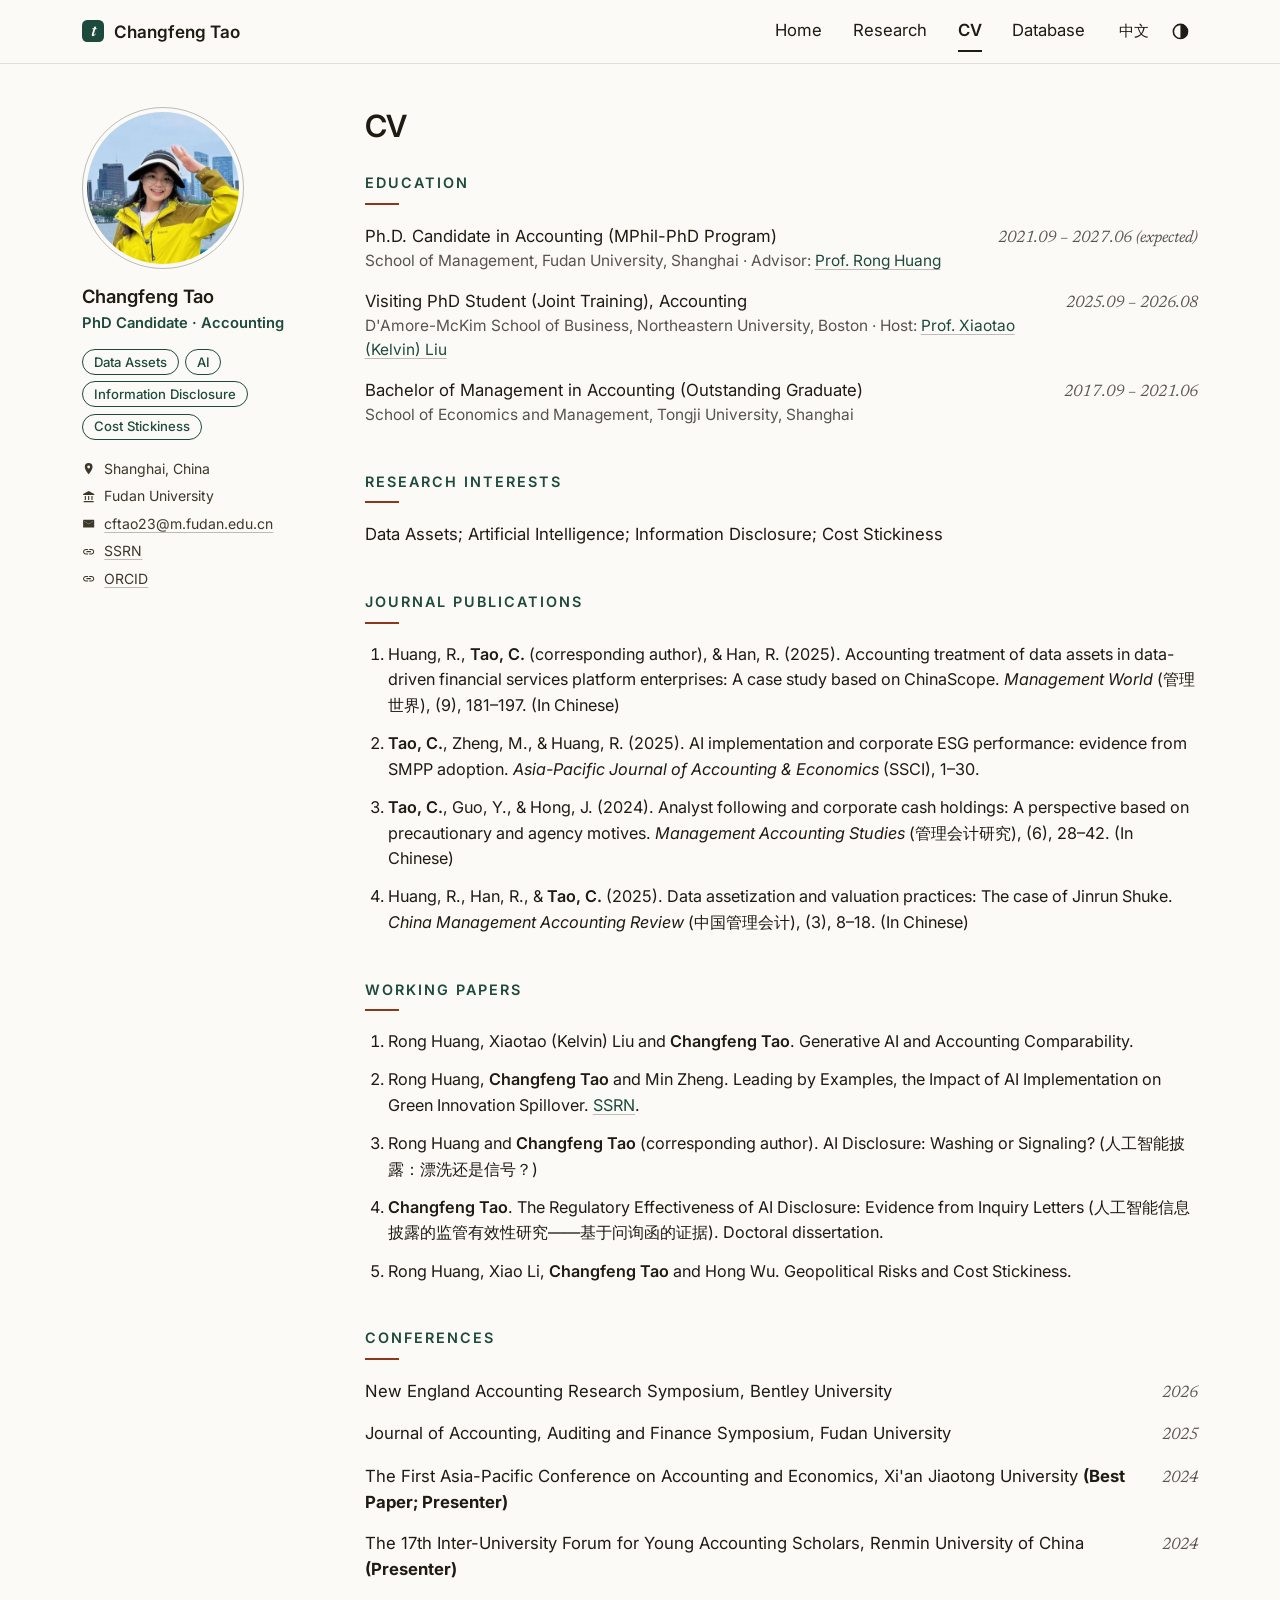
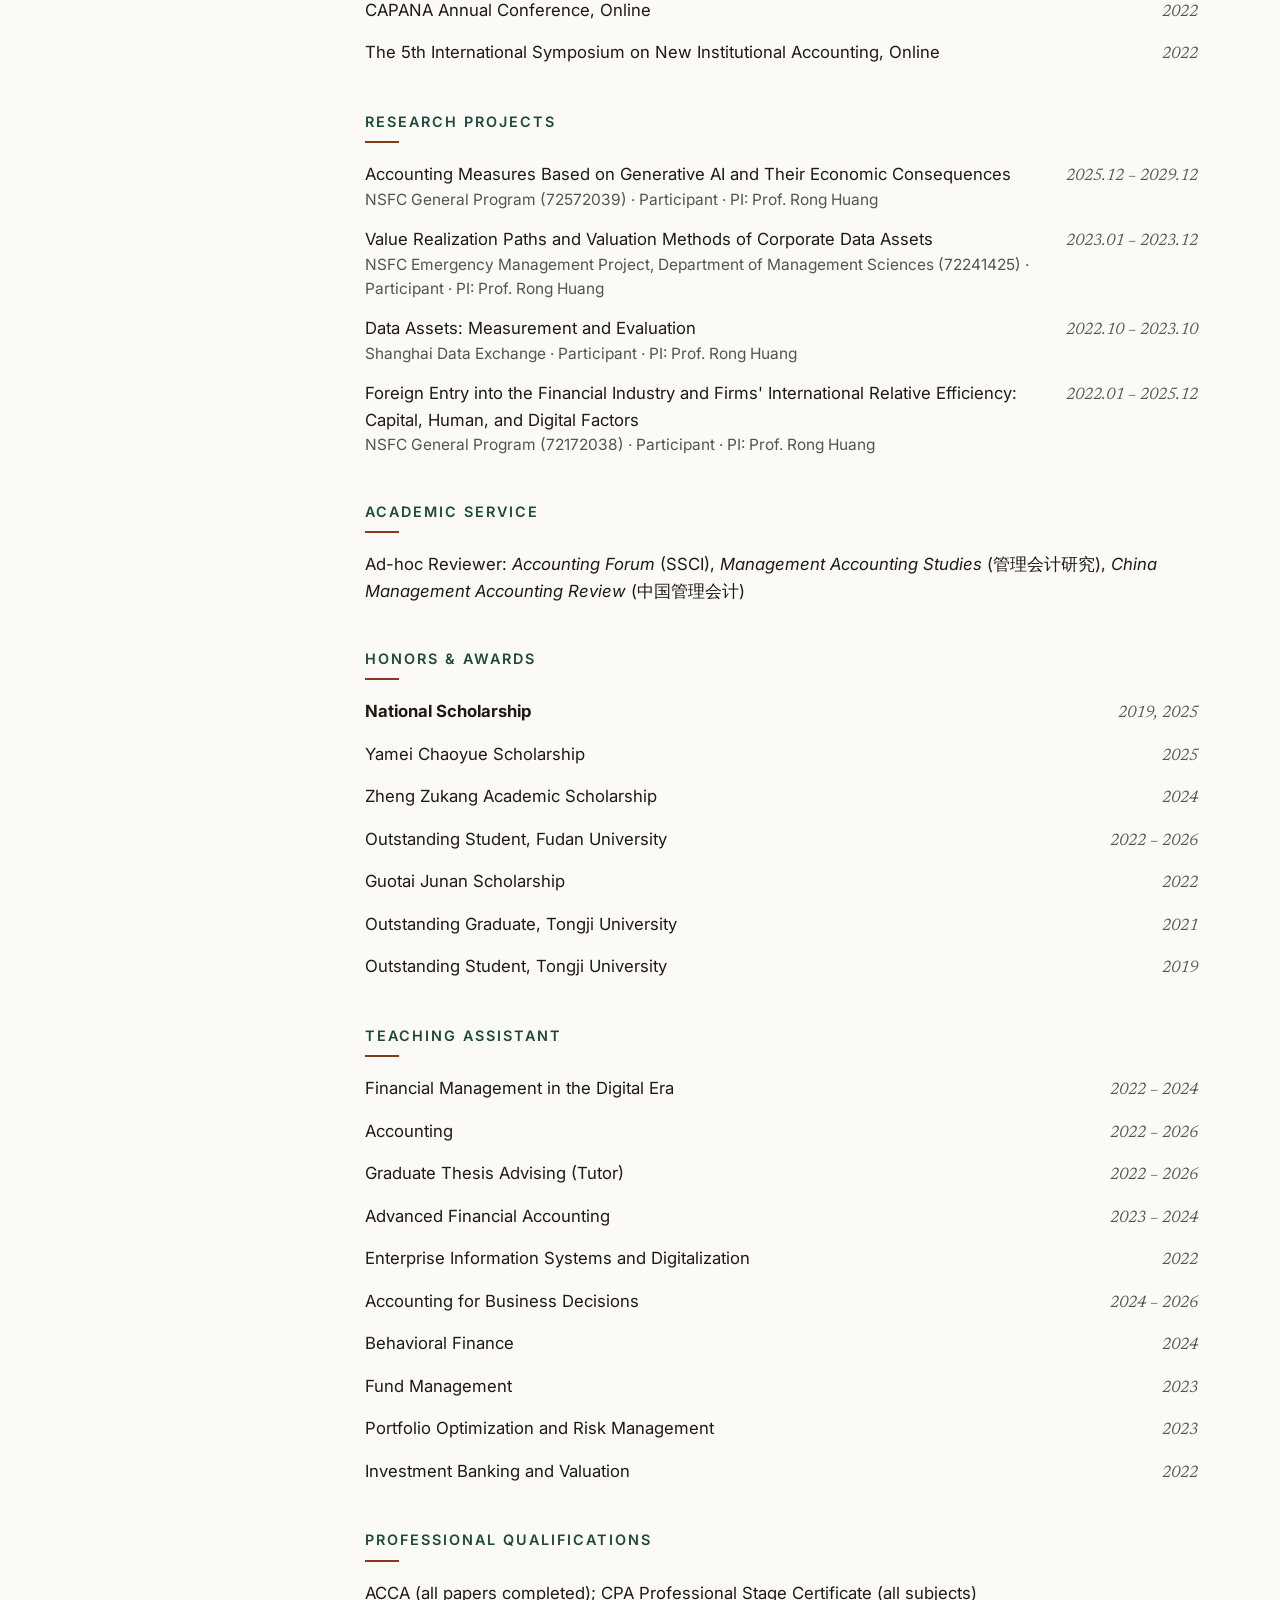
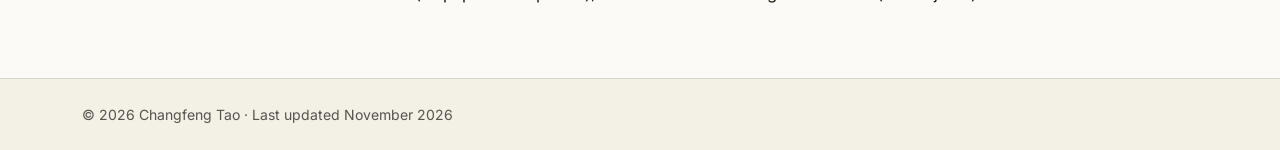
==== cv.html @ 6265a81e "Restore icon, move profile links under photo, add advisor links" ====
<!doctype html>
<html lang="en">
<head>
<meta charset="utf-8">
<meta name="viewport" content="width=device-width, initial-scale=1, viewport-fit=cover">
<title>CV · Changfeng Tao</title>
<meta name="description" content="Curriculum vitae of Changfeng Tao (陶长风), PhD candidate in Accounting at the School of Management, Fudan University.">
<link rel="icon" href="favicon.svg" type="image/svg+xml">
<link rel="preconnect" href="https://fonts.googleapis.com">
<link rel="preconnect" href="https://fonts.gstatic.com" crossorigin>
<link rel="stylesheet" href="assets/site.css">
<script src="assets/site.js"></script>
</head>
<body>

<header class="masthead">
  <div class="wrap masthead__inner">
    <a class="brand" href="index.html">
      <svg class="brand__mark" viewBox="0 0 64 64" width="22" height="22" aria-hidden="true"><rect width="64" height="64" rx="15"/><text x="32" y="47" text-anchor="middle">t</text></svg>
      <span class="en">Changfeng Tao</span><span class="zh">陶长风</span>
    </a>
    <nav class="nav" aria-label="Main">
      <a href="index.html"><span class="en">Home</span><span class="zh">首页</span></a>
      <a href="research.html"><span class="en">Research</span><span class="zh">研究</span></a>
      <a href="cv.html" aria-current="page"><span class="en">CV</span><span class="zh">简历</span></a>
      <a href="database.html"><span class="en">Database</span><span class="zh">数据库</span></a>
    </nav>
    <div class="tools">
      <button id="lang-toggle" class="tool" type="button" aria-label="Switch language / 切换语言"><span class="en">中文</span><span class="zh">EN</span></button>
      <button id="theme-toggle" class="tool" type="button" aria-label="Switch light or dark mode / 切换浅色或深色模式">
        <svg viewBox="0 0 24 24" aria-hidden="true"><circle cx="12" cy="12" r="9" fill="none" stroke="currentColor" stroke-width="2"/><path d="M12 3a9 9 0 0 1 0 18z" fill="currentColor"/></svg>
      </button>
    </div>
  </div>
</header>

<div class="wrap layout">

  <aside class="sidebar">
    <img class="sidebar__photo" src="images/avatar.jpg" width="360" height="360" alt="Changfeng Tao">
    <div>
      <p class="sidebar__name"><span class="en">Changfeng Tao</span><span class="zh">陶长风</span></p>
      <p class="sidebar__role"><span class="en">PhD Candidate · Accounting</span><span class="zh">博士生 · 会计学</span></p>
    </div>
    <ul class="pills">
      <li><span class="en">Data Assets</span><span class="zh">数据资产</span></li>
      <li><span class="en">AI</span><span class="zh">人工智能</span></li>
      <li><span class="en">Information Disclosure</span><span class="zh">信息披露</span></li>
      <li><span class="en">Cost Stickiness</span><span class="zh">成本粘性</span></li>
    </ul>
    <ul class="contact">
      <li><svg viewBox="0 0 24 24" aria-hidden="true"><path d="M12 2a7 7 0 0 0-7 7c0 5 7 13 7 13s7-8 7-13a7 7 0 0 0-7-7zm0 9.5A2.5 2.5 0 1 1 12 6.500a2.500 2.500 0 0 1 0 5z"/></svg><span><span class="en">Shanghai, China</span><span class="zh">中国，上海</span></span></li>
      <li><svg viewBox="0 0 24 24" aria-hidden="true"><path d="M12 2 2 7v2h20V7zM5 11v7h2v-7zm6 0v7h2v-7zm6 0v7h2v-7zM3 20v2h18v-2z"/></svg><span><span class="en">Fudan University</span><span class="zh">复旦大学</span></span></li>
      <li><svg viewBox="0 0 24 24" aria-hidden="true"><path d="M3 5h18a1 1 0 0 1 1 1v12a1 1 0 0 1-1 1H3a1 1 0 0 1-1-1V6a1 1 0 0 1 1-1zm9 8 8-5.500V7l-8 5.500L4 7v.5z"/></svg><a href="mailto:cftao23@m.fudan.edu.cn">cftao23@m.fudan.edu.cn</a></li>
      <li><svg viewBox="0 0 24 24" aria-hidden="true"><path d="M3.900 12c0-1.710 1.390-3.100 3.100-3.100h4V7H7c-2.760 0-5 2.240-5 5s2.240 5 5 5h4v-1.900H7c-1.710 0-3.100-1.390-3.100-3.100zM8 13h8v-2H8zm9-6h-4v1.900h4c1.710 0 3.100 1.390 3.100 3.100s-1.390 3.100-3.100 3.100h-4V17h4c2.760 0 5-2.240 5-5s-2.240-5-5-5z"/></svg><a href="https://papers.ssrn.com/sol3/cf_dev/AbsByAuth.cfm?per_id=11059029">SSRN</a></li>
      <li><svg viewBox="0 0 24 24" aria-hidden="true"><path d="M3.900 12c0-1.710 1.390-3.100 3.100-3.100h4V7H7c-2.760 0-5 2.240-5 5s2.240 5 5 5h4v-1.900H7c-1.710 0-3.100-1.390-3.100-3.100zM8 13h8v-2H8zm9-6h-4v1.900h4c1.710 0 3.100 1.390 3.100 3.100s-1.390 3.100-3.100 3.100h-4V17h4c2.760 0 5-2.240 5-5s-2.240-5-5-5z"/></svg><a href="https://orcid.org/0000-0003-4159-3730">ORCID</a></li>
    </ul>
  </aside>

  <main class="content">
    <h1 class="page-title"><span class="en">CV</span><span class="zh">简历</span></h1>

    <section class="block">
      <h2 class="section-head"><span class="en">Education</span><span class="zh">教育背景</span></h2>
      <ul class="cv-list">
        <li class="cv-item">
          <div class="cv-item__main">
            <span class="en">Ph.D. Candidate in Accounting (MPhil-PhD Program)</span><span class="zh">硕博连读项目，会计学专业</span>
            <small><span class="en">School of Management, Fudan University, Shanghai · Advisor: <a href="https://www.fdsm.fudan.edu.cn/AboutUs/preview.html?uid=012123">Prof. Rong Huang</a></span><span class="zh">复旦大学管理学院，中国上海 · 博士生导师：<a href="https://www.fdsm.fudan.edu.cn/AboutUs/preview.html?uid=012123">黄蓉教授</a></span></small>
          </div>
          <span class="cv-item__date"><span class="en">2021.09 – 2027.06 (expected)</span><span class="zh">2021.09 – 2027.06（预计）</span></span>
        </li>
        <li class="cv-item">
          <div class="cv-item__main">
            <span class="en">Visiting PhD Student (Joint Training), Accounting</span><span class="zh">联合培养，会计学专业</span>
            <small><span class="en">D'Amore-McKim School of Business, Northeastern University, Boston · Host: <a href="https://damore-mckim.northeastern.edu/people/xiaotao-kelvin-liu/">Prof. Xiaotao (Kelvin) Liu</a></span><span class="zh">东北大学达摩尔·麦金商学院，美国波士顿 · 导师：<a href="https://damore-mckim.northeastern.edu/people/xiaotao-kelvin-liu/">Xiaotao (Kelvin) Liu 教授</a></span></small>
          </div>
          <span class="cv-item__date">2025.09 – 2026.08</span>
        </li>
        <li class="cv-item">
          <div class="cv-item__main">
            <span class="en">Bachelor of Management in Accounting (Outstanding Graduate)</span><span class="zh">管理学学士（优秀毕业生），会计学专业</span>
            <small><span class="en">School of Economics and Management, Tongji University, Shanghai</span><span class="zh">同济大学经济与管理学院，中国上海</span></small>
          </div>
          <span class="cv-item__date">2017.09 – 2021.06</span>
        </li>
      </ul>
    </section>

    <section class="block">
      <h2 class="section-head"><span class="en">Research Interests</span><span class="zh">研究兴趣</span></h2>
      <p class="cv-text"><span class="en">Data Assets; Artificial Intelligence; Information Disclosure; Cost Stickiness</span><span class="zh">数据资产，人工智能，信息披露，成本粘性</span></p>
    </section>

    <section class="block">
      <h2 class="section-head"><span class="en">Journal Publications</span><span class="zh">期刊发表</span></h2>
      <ol class="cv-num">
        <li><span class="en">Huang, R., <strong>Tao, C.</strong> (corresponding author), &amp; Han, R. (2025). Accounting treatment of data assets in data-driven financial services platform enterprises: A case study based on ChinaScope. <em>Management World</em> (管理世界), (9), 181–197. (In Chinese)</span><span class="zh">黄蓉，<strong>陶长风（通讯作者）</strong>，韩若琦. (2025). 金融服务型数据平台企业数据资产会计处理——基于数库科技的案例分析. <strong>管理世界</strong>, (09), 181–197.</span></li>
        <li><strong>Tao, C.</strong>, Zheng, M., &amp; Huang, R. (2025). AI implementation and corporate ESG performance: evidence from SMPP adoption. <em>Asia-Pacific Journal of Accounting &amp; Economics</em> (SSCI), 1–30.</li>
        <li><span class="en"><strong>Tao, C.</strong>, Guo, Y., &amp; Hong, J. (2024). Analyst following and corporate cash holdings: A perspective based on precautionary and agency motives. <em>Management Accounting Studies</em> (管理会计研究), (6), 28–42. (In Chinese)</span><span class="zh"><strong>陶长风</strong>，郭雅婷，洪剑峭. (2024). 分析师关注与企业现金持有——基于预防性动机和代理动机视角. <strong>管理会计研究</strong>, (06), 28–42.</span></li>
        <li><span class="en">Huang, R., Han, R., &amp; <strong>Tao, C.</strong> (2025). Data assetization and valuation practices: The case of Jinrun Shuke. <em>China Management Accounting Review</em> (中国管理会计), (3), 8–18. (In Chinese)</span><span class="zh">黄蓉，韩若琦，<strong>陶长风</strong>. (2025). 金润数科的数据资产化及估值实践研究. <strong>中国管理会计</strong>, (03), 8–18.</span></li>
      </ol>
    </section>

    <section class="block">
      <h2 class="section-head"><span class="en">Working Papers</span><span class="zh">工作论文</span></h2>
      <ol class="cv-num">
        <li>Rong Huang, Xiaotao (Kelvin) Liu and <strong>Changfeng Tao</strong>. Generative AI and Accounting Comparability.</li>
        <li>Rong Huang, <strong>Changfeng Tao</strong> and Min Zheng. Leading by Examples, the Impact of AI Implementation on Green Innovation Spillover. <a href="https://papers.ssrn.com/sol3/papers.cfm?abstract_id=6539878">SSRN</a>.</li>
        <li><span class="en">Rong Huang and <strong>Changfeng Tao</strong> (corresponding author). AI Disclosure: Washing or Signaling? (人工智能披露：漂洗还是信号？)</span><span class="zh">黄蓉，<strong>陶长风（通讯作者）</strong>. 人工智能披露：漂洗还是信号？</span></li>
        <li><span class="en"><strong>Changfeng Tao</strong>. The Regulatory Effectiveness of AI Disclosure: Evidence from Inquiry Letters (人工智能信息披露的监管有效性研究——基于问询函的证据). Doctoral dissertation.</span><span class="zh"><strong>陶长风</strong>. 人工智能信息披露的监管有效性研究——基于问询函的证据. 博士论文.</span></li>
        <li>Rong Huang, Xiao Li, <strong>Changfeng Tao</strong> and Hong Wu. Geopolitical Risks and Cost Stickiness.</li>
      </ol>
    </section>

    <section class="block">
      <h2 class="section-head"><span class="en">Conferences</span><span class="zh">学术会议</span></h2>
      <ul class="cv-list">
        <li class="cv-item"><div class="cv-item__main">New England Accounting Research Symposium, Bentley University</div><span class="cv-item__date">2026</span></li>
        <li class="cv-item"><div class="cv-item__main"><span class="en">Journal of Accounting, Auditing and Finance Symposium, Fudan University</span><span class="zh">Journal of Accounting, Auditing and Finance Symposium，复旦大学</span></div><span class="cv-item__date">2025</span></li>
        <li class="cv-item"><div class="cv-item__main"><span class="en">The First Asia-Pacific Conference on Accounting and Economics, Xi'an Jiaotong University <strong>(Best Paper; Presenter)</strong></span><span class="zh">第一届亚太会计与经济中国问题年会，西安交通大学，<strong>最佳论文（报告人）</strong></span></div><span class="cv-item__date">2024</span></li>
        <li class="cv-item"><div class="cv-item__main"><span class="en">The 17th Inter-University Forum for Young Accounting Scholars, Renmin University of China <strong>(Presenter)</strong></span><span class="zh">第十七届校际青年会计学者学术论坛，中国人民大学<strong>（报告人）</strong></span></div><span class="cv-item__date">2024</span></li>
        <li class="cv-item"><div class="cv-item__main">CAPANA Annual Conference, Online</div><span class="cv-item__date">2022</span></li>
        <li class="cv-item"><div class="cv-item__main"><span class="en">The 5th International Symposium on New Institutional Accounting, Online</span><span class="zh">第五届新制度会计学国际研讨会，线上</span></div><span class="cv-item__date">2022</span></li>
      </ul>
    </section>

    <section class="block">
      <h2 class="section-head"><span class="en">Research Projects</span><span class="zh">参与科研项目</span></h2>
      <ul class="cv-list">
        <li class="cv-item">
          <div class="cv-item__main">
            <span class="en">Accounting Measures Based on Generative AI and Their Economic Consequences</span><span class="zh">基于生成式人工智能的会计指标构建与经济后果研究</span>
            <small><span class="en">NSFC General Program (72572039) · Participant · PI: Prof. Rong Huang</span><span class="zh">国家自然科学基金面上项目（72572039）· 参与 · 项目负责人：黄蓉教授</span></small>
          </div>
          <span class="cv-item__date">2025.12 – 2029.12</span>
        </li>
        <li class="cv-item">
          <div class="cv-item__main">
            <span class="en">Value Realization Paths and Valuation Methods of Corporate Data Assets</span><span class="zh">企业数据资产的价值实现路径和估值方法</span>
            <small><span class="en">NSFC Emergency Management Project, Department of Management Sciences (72241425) · Participant · PI: Prof. Rong Huang</span><span class="zh">国家自然科学基金管理学部应急管理项目（72241425）· 参与 · 项目负责人：黄蓉教授</span></small>
          </div>
          <span class="cv-item__date">2023.01 – 2023.12</span>
        </li>
        <li class="cv-item">
          <div class="cv-item__main">
            <span class="en">Data Assets: Measurement and Evaluation</span><span class="zh">数据资产及其衡量与评估</span>
            <small><span class="en">Shanghai Data Exchange · Participant · PI: Prof. Rong Huang</span><span class="zh">上海数据交易所有限公司 · 参与 · 项目负责人：黄蓉教授</span></small>
          </div>
          <span class="cv-item__date">2022.10 – 2023.10</span>
        </li>
        <li class="cv-item">
          <div class="cv-item__main">
            <span class="en">Foreign Entry into the Financial Industry and Firms' International Relative Efficiency: Capital, Human, and Digital Factors</span><span class="zh">金融业外资准入与企业国际相对效率——基于资本、人力和数字要素的研究</span>
            <small><span class="en">NSFC General Program (72172038) · Participant · PI: Prof. Rong Huang</span><span class="zh">国家自然科学基金面上项目（72172038）· 参与 · 项目负责人：黄蓉教授</span></small>
          </div>
          <span class="cv-item__date">2022.01 – 2025.12</span>
        </li>
      </ul>
    </section>

    <section class="block">
      <h2 class="section-head"><span class="en">Academic Service</span><span class="zh">学术服务</span></h2>
      <p class="cv-text"><span class="en">Ad-hoc Reviewer: <em>Accounting Forum</em> (SSCI), <em>Management Accounting Studies</em> (管理会计研究), <em>China Management Accounting Review</em> (中国管理会计)</span><span class="zh">匿名审稿人：<em>Accounting Forum</em>（SSCI），管理会计研究，中国管理会计</span></p>
    </section>

    <section class="block">
      <h2 class="section-head"><span class="en">Honors &amp; Awards</span><span class="zh">获奖情况</span></h2>
      <ul class="cv-list">
        <li class="cv-item"><div class="cv-item__main"><strong><span class="en">National Scholarship</span><span class="zh">国家奖学金</span></strong></div><span class="cv-item__date">2019, 2025</span></li>
        <li class="cv-item"><div class="cv-item__main"><span class="en">Yamei Chaoyue Scholarship</span><span class="zh">亚美超越奖学金</span></div><span class="cv-item__date">2025</span></li>
        <li class="cv-item"><div class="cv-item__main"><span class="en">Zheng Zukang Academic Scholarship</span><span class="zh">郑祖康学业奖学金</span></div><span class="cv-item__date">2024</span></li>
        <li class="cv-item"><div class="cv-item__main"><span class="en">Outstanding Student, Fudan University</span><span class="zh">复旦大学优秀学生</span></div><span class="cv-item__date">2022 – 2026</span></li>
        <li class="cv-item"><div class="cv-item__main"><span class="en">Guotai Junan Scholarship</span><span class="zh">国泰君安奖学金</span></div><span class="cv-item__date">2022</span></li>
        <li class="cv-item"><div class="cv-item__main"><span class="en">Outstanding Graduate, Tongji University</span><span class="zh">同济大学优秀毕业生</span></div><span class="cv-item__date">2021</span></li>
        <li class="cv-item"><div class="cv-item__main"><span class="en">Outstanding Student, Tongji University</span><span class="zh">同济大学优秀学生</span></div><span class="cv-item__date">2019</span></li>
      </ul>
    </section>

    <section class="block">
      <h2 class="section-head"><span class="en">Teaching Assistant</span><span class="zh">助教经历</span></h2>
      <ul class="cv-list">
        <li class="cv-item"><div class="cv-item__main"><span class="en">Financial Management in the Digital Era</span><span class="zh">数字化时代财务管理</span></div><span class="cv-item__date">2022 – 2024</span></li>
        <li class="cv-item"><div class="cv-item__main"><span class="en">Accounting</span><span class="zh">会计学</span></div><span class="cv-item__date">2022 – 2026</span></li>
        <li class="cv-item"><div class="cv-item__main"><span class="en">Graduate Thesis Advising (Tutor)</span><span class="zh">研究生学位论文助导</span></div><span class="cv-item__date">2022 – 2026</span></li>
        <li class="cv-item"><div class="cv-item__main"><span class="en">Advanced Financial Accounting</span><span class="zh">高级财务会计</span></div><span class="cv-item__date">2023 – 2024</span></li>
        <li class="cv-item"><div class="cv-item__main"><span class="en">Enterprise Information Systems and Digitalization</span><span class="zh">企业信息系统和数字化</span></div><span class="cv-item__date">2022</span></li>
        <li class="cv-item"><div class="cv-item__main">Accounting for Business Decisions</div><span class="cv-item__date">2024 – 2026</span></li>
        <li class="cv-item"><div class="cv-item__main">Behavioral Finance</div><span class="cv-item__date">2024</span></li>
        <li class="cv-item"><div class="cv-item__main">Fund Management</div><span class="cv-item__date">2023</span></li>
        <li class="cv-item"><div class="cv-item__main">Portfolio Optimization and Risk Management</div><span class="cv-item__date">2023</span></li>
        <li class="cv-item"><div class="cv-item__main">Investment Banking and Valuation</div><span class="cv-item__date">2022</span></li>
      </ul>
    </section>

    <section class="block">
      <h2 class="section-head"><span class="en">Professional Qualifications</span><span class="zh">专业技能</span></h2>
      <p class="cv-text"><span class="en">ACCA (all papers completed); CPA Professional Stage Certificate (all subjects)</span><span class="zh">ACCA 全科证书，CPA 专业阶段全科证书</span></p>
    </section>
  </main>

</div>

<footer class="footer">
  <div class="wrap footer__inner">
    <p><span class="en">© 2026 Changfeng Tao · Last updated November 2026</span><span class="zh">© 2026 陶长风 · 最后更新于 2026 年 11 月</span></p>
  </div>
</footer>

</body>
</html>
---- assets/site.css ----
/*
  Layout: two page types, following the reference site.
  The landing page pairs a long copy column with a large photo.
  Inner pages use a sticky profile sidebar beside a reading column.

  To change the main colour, edit --ledger in all three colour blocks below.
*/
:root {
  --paper: #FBFAF6;
  --paper-soft: #F3F0E6;
  --ink: #1F1A12;
  --ink-mid: #3D372A;
  --ink-soft: #57534E;
  --ledger: #1D4A3C;
  --red-ink: #8C3818;
  --brass: #B5853A;
  --rule: rgba(31, 26, 18, .12);
  --rule-strong: rgba(31, 26, 18, .28);
  --mast: rgba(251, 250, 246, .88);
  --photo-shadow: rgba(31, 26, 18, .28);

  --serif: "Newsreader", "Noto Serif SC", Georgia, "Songti SC", "STSong", "SimSun", serif;
  --serif-cjk: "Noto Serif SC", "Songti SC", "STSong", "SimSun", "Newsreader", Georgia, serif;
  --sans: "Inter", "PingFang SC", "Hiragino Sans GB", "Microsoft YaHei", "Noto Sans SC", -apple-system, "Segoe UI", Roboto, Arial, sans-serif;

  --page: 1180px;
  --gutter: clamp(16px, 3.5vw, 32px);
}

@media (prefers-color-scheme: dark) {
  :root:not([data-theme="light"]) {
    --paper: #171A18;
    --paper-soft: #212522;
    --ink: #F6F4EC;
    --ink-mid: #D3CFC2;
    --ink-soft: #B4B0A4;
    --ledger: #8CC7AD;
    --red-ink: #DD8A68;
    --brass: #D4A258;
    --rule: rgba(251, 250, 246, .14);
    --rule-strong: rgba(251, 250, 246, .3);
    --mast: rgba(23, 26, 24, .88);
    --photo-shadow: rgba(0, 0, 0, .6);
    color-scheme: dark;
  }
}

:root[data-theme="dark"] {
  --paper: #171A18;
  --paper-soft: #212522;
  --ink: #F6F4EC;
  --ink-mid: #D3CFC2;
  --ink-soft: #B4B0A4;
  --ledger: #8CC7AD;
  --red-ink: #DD8A68;
  --brass: #D4A258;
  --rule: rgba(251, 250, 246, .14);
  --rule-strong: rgba(251, 250, 246, .3);
  --mast: rgba(23, 26, 24, .88);
  --photo-shadow: rgba(0, 0, 0, .6);
  color-scheme: dark;
}

/* Language switch: every string exists twice, one .en and one .zh */
html[data-lang="zh"] .en { display: none !important; }
html:not([data-lang="zh"]) .zh { display: none !important; }

*, *::before, *::after { box-sizing: border-box; }

html {
  font-size: 17px;
  -webkit-text-size-adjust: 100%;
  scroll-padding-top: 5.5rem;
}
@media (min-width: 1100px) { html { font-size: 18px; } }

body {
  margin: 0;
  background: var(--paper);
  color: var(--ink);
  font-family: var(--sans);
  line-height: 1.7;
  overflow-wrap: break-word;
}
body::before {
  content: "";
  position: fixed;
  inset: 0 0 auto;
  height: env(safe-area-inset-top, 0px);
  z-index: 30;
  background: var(--paper);
}

img { display: block; max-width: 100%; height: auto; }

a {
  color: var(--ledger);
  text-decoration: underline;
  text-decoration-thickness: 1px;
  text-underline-offset: 3px;
  text-decoration-color: var(--rule-strong);
  transition: color .15s ease, text-decoration-color .15s ease;
}
a:hover { color: var(--red-ink); text-decoration-color: currentColor; }

:focus-visible {
  outline: 2px solid var(--red-ink);
  outline-offset: 2px;
  border-radius: 3px;
}

h1, h2, h3 { text-wrap: balance; }

.wrap {
  max-width: var(--page);
  margin-inline: auto;
  padding-left: max(var(--gutter), env(safe-area-inset-left, 0px));
  padding-right: max(var(--gutter), env(safe-area-inset-right, 0px));
}

/* Masthead */
.masthead {
  position: sticky;
  top: env(safe-area-inset-top, 0px);
  z-index: 20;
  background: var(--mast);
  -webkit-backdrop-filter: blur(10px);
  backdrop-filter: blur(10px);
  border-bottom: 1px solid var(--rule);
}
.masthead__inner {
  display: flex;
  flex-wrap: wrap;
  align-items: center;
  gap: .3rem 1.5rem;
  padding-block: .62rem;
}
.brand {
  display: inline-flex;
  align-items: center;
  gap: .55rem;
  margin-right: auto;
  color: var(--ink);
  font-weight: 600;
  font-size: .95rem;
  text-decoration: none;
}
.brand:hover { color: var(--ink); }
.brand__mark { flex: none; display: block; }
.brand__mark rect { fill: var(--ledger); }
.brand__mark text {
  fill: var(--paper);
  font-family: var(--serif);
  font-style: italic;
  font-size: 46px;
}
.nav {
  display: flex;
  align-items: center;
  gap: clamp(.9rem, 2.4vw, 1.7rem);
}
.nav a {
  padding-block: .28rem;
  color: var(--ink);
  font-size: .93rem;
  text-decoration: none;
  border-bottom: 2px solid transparent;
}
.nav a:hover { color: var(--red-ink); }
.nav a[aria-current="page"] {
  font-weight: 600;
  border-bottom-color: var(--ink);
}
.tools { display: flex; align-items: center; gap: .3rem; }
.tool {
  display: inline-flex;
  align-items: center;
  justify-content: center;
  min-width: 2rem;
  min-height: 2rem;
  padding: 0 .4rem;
  border: 0;
  border-radius: 8px;
  background: transparent;
  color: var(--ink);
  font: inherit;
  font-size: .82rem;
  font-weight: 500;
  cursor: pointer;
}
.tool:hover { background: var(--paper-soft); color: var(--red-ink); }
.tool svg { width: 1.05rem; height: 1.05rem; display: block; }

/* Landing hero */
.hero {
  display: grid;
  grid-template-columns: minmax(0, 1fr) clamp(240px, 30vw, 380px);
  gap: clamp(2.5rem, 5vw, 4rem);
  align-items: start;
  padding-block: clamp(2rem, 5vw, 3.2rem) 1.2rem;
}
.hero__copy { min-width: 0; }
.eyebrow {
  margin: 0 0 .85rem;
  color: var(--red-ink);
  font-size: .72rem;
  font-weight: 500;
  letter-spacing: .14em;
  text-transform: uppercase;
}
/* The dot belongs to the second name and sits left of it. If the second name wraps
   to a new line (narrow window, or wider fallback fonts), overflow clips the dot. */
.hero__name {
  display: flex;
  flex-wrap: wrap;
  align-items: baseline;
  column-gap: .62em;
  margin: 0;
  padding-bottom: .12em;
  overflow: hidden;
  font-family: var(--serif);
  font-size: clamp(2.45rem, 4.9vw, 3.3rem);
  font-weight: 500;
  line-height: 1.08;
  letter-spacing: -.005em;
}
.hero__name .second { position: relative; }
.hero__name .second::before {
  content: "·";
  position: absolute;
  left: -.42em;
  color: var(--brass);
  font-weight: 400;
}
.hero__name .cjk {
  font-family: var(--serif-cjk);
  letter-spacing: .02em;
}
.hero__role {
  margin: 1.2rem 0 .7rem;
  color: var(--ledger);
  font-size: .98rem;
  font-weight: 600;
}
.pills {
  display: flex;
  flex-wrap: wrap;
  gap: .5rem;
  margin: 0;
  padding: 0;
  list-style: none;
}
.pills li {
  padding: .22rem .78rem;
  border: 1px solid var(--ledger);
  border-radius: 999px;
  color: var(--ledger);
  font-size: .78rem;
  font-weight: 500;
  line-height: 1.4;
}
.hero__bio { max-width: 38rem; margin-top: 2.1rem; }
.hero__bio p {
  margin: 0 0 .9rem;
  color: var(--ink-soft);
  font-size: 1.02rem;
  line-height: 1.78;
}
.hero__bio p:last-child { margin-bottom: 0; }
.hero__bio .job-market { color: var(--ink); }
.hero__bio strong { color: var(--ink); font-weight: 600; }
.hero__bio a strong { color: inherit; }
.hero__links {
  margin: 1rem 0 0;
  color: var(--ink-soft);
  font-size: .88rem;
  line-height: 1.5;
  text-align: right;
}
.hero__links a { font-weight: 500; }
.hero__photo { position: sticky; top: 5.5rem; }
.hero__photo img {
  width: 100%;
  aspect-ratio: 1;
  object-fit: cover;
  border-radius: 22px;
  box-shadow: 0 26px 50px -26px var(--photo-shadow);
}

/* Section headings */
.section-head {
  margin: 0 0 1rem;
  color: var(--ledger);
  font-size: .8rem;
  font-weight: 600;
  line-height: 1.3;
  letter-spacing: .14em;
  text-transform: uppercase;
}
.section-head::after {
  content: "";
  display: block;
  width: 34px;
  height: 2px;
  margin-top: .55rem;
  background: var(--red-ink);
}

/* Landing-page lists */
.home-section { padding-block: 1.9rem .4rem; }
.home-section:last-child { padding-bottom: 3.6rem; }
.entry {
  display: flex;
  align-items: baseline;
  justify-content: space-between;
  gap: 1.5rem;
  padding-block: .95rem;
  border-bottom: 1px solid var(--rule);
}
.entry__main { min-width: 0; }
.entry__title {
  margin: 0;
  font-family: var(--serif);
  font-size: 1.16rem;
  font-weight: 600;
  line-height: 1.32;
}
.entry__title a {
  color: var(--ink);
  text-decoration: none;
  border-bottom: 1px solid transparent;
}
.entry__title a:hover { color: var(--ledger); border-bottom-color: var(--ledger); }
.entry__meta {
  margin: .22rem 0 0;
  color: var(--ink-mid);
  font-size: .82rem;
  line-height: 1.5;
}
.entry__meta strong { color: var(--ink); font-weight: 600; }
.entry__date {
  flex: none;
  margin: 0;
  color: var(--ink-soft);
  font-family: var(--serif);
  font-size: .98rem;
  font-style: italic;
  font-variant-numeric: tabular-nums;
}
.more { margin: 1.2rem 0 0; font-size: .85rem; font-weight: 500; }

/* Inner pages */
.layout {
  display: grid;
  grid-template-columns: 12.5rem minmax(0, 1fr);
  gap: clamp(2rem, 4.5vw, 3.6rem);
  padding-block: 2.4rem 4rem;
}
.sidebar {
  position: sticky;
  top: 5.4rem;
  align-self: start;
  display: grid;
  gap: .85rem;
}
.sidebar__photo {
  width: min(100%, 9rem);
  aspect-ratio: 1;
  padding: 4px;
  border: 1px solid var(--rule-strong);
  border-radius: 50%;
  object-fit: cover;
}
.sidebar__name { margin: 0; font-size: 1.02rem; font-weight: 600; line-height: 1.35; }
.sidebar__role {
  margin: .2rem 0 0;
  color: var(--ledger);
  font-size: .82rem;
  font-weight: 600;
  line-height: 1.4;
}
.sidebar .pills { gap: .35rem; }
.sidebar .pills li { padding: .16rem .6rem; font-size: .73rem; }
.contact {
  display: grid;
  gap: .4rem;
  margin: .2rem 0 0;
  padding: 0;
  color: var(--ink-mid);
  font-size: .78rem;
  line-height: 1.45;
  list-style: none;
}
.contact li { display: flex; gap: .5rem; min-width: 0; }
.contact svg { flex: none; width: .95em; height: .95em; margin-top: .25em; fill: currentColor; }
.contact a { min-width: 0; color: inherit; overflow-wrap: anywhere; }
.contact a:hover { color: var(--red-ink); }

.content { min-width: 0; max-width: 47rem; }
.page-title {
  margin: 0 0 1.6rem;
  font-size: 1.7rem;
  font-weight: 600;
  line-height: 1.25;
  letter-spacing: -.01em;
}
.block { margin-top: 2.5rem; }
.page-title + .block { margin-top: 0; }

/* Research entries */
.paper {
  display: grid;
  gap: .42rem;
  padding-block: 1.35rem;
  border-bottom: 1px solid var(--rule);
}
.paper:first-of-type { padding-top: .35rem; }
.paper:last-child { border-bottom: 0; padding-bottom: 0; }
.paper > * { margin: 0; min-width: 0; }
.paper__title {
  font-family: var(--serif);
  font-size: 1.26rem;
  font-weight: 600;
  line-height: 1.3;
}
.paper__title a { color: var(--ink); text-decoration: none; border-bottom: 1px solid transparent; }
.paper__title a:hover { color: var(--ledger); border-bottom-color: var(--ledger); }
.paper__original {
  color: var(--ink-soft);
  font-family: var(--serif-cjk);
  font-size: .9rem;
  line-height: 1.5;
}
.paper__authors { color: var(--ink-mid); font-size: .88rem; line-height: 1.5; }
.paper__status {
  display: flex;
  flex-wrap: wrap;
  align-items: center;
  gap: .35rem .7rem;
  margin-block: .12rem .2rem;
}
.badge {
  padding: .1rem .62rem;
  border: 1px solid var(--ledger);
  border-radius: 999px;
  color: var(--ledger);
  font-size: .74rem;
  font-weight: 500;
  line-height: 1.45;
}
.badge--plain { border-color: var(--rule-strong); color: var(--ink-mid); }
.badge--wip { border-color: var(--red-ink); color: var(--red-ink); }
.paper__year {
  color: var(--ink-soft);
  font-family: var(--serif);
  font-size: .95rem;
  font-style: italic;
}
.paper__summary { color: var(--ink-mid); font-size: .93rem; line-height: 1.68; }
.paper__cite { color: var(--ink-soft); font-size: .78rem; line-height: 1.6; }
.paper__links { font-size: .82rem; font-weight: 500; }

/* CV */
.cv-list {
  display: grid;
  gap: .78rem;
  margin: 0;
  padding: 0;
  list-style: none;
  font-size: .93rem;
  line-height: 1.58;
}
.cv-item {
  display: flex;
  flex-wrap: wrap;
  align-items: baseline;
  justify-content: space-between;
  gap: .05rem 1.5rem;
}
.cv-item__main { flex: 1 1 18rem; min-width: 0; }
.cv-item__main small { display: block; color: var(--ink-soft); font-size: .86rem; }
.cv-item__date {
  flex: none;
  color: var(--ink-soft);
  font-family: var(--serif);
  font-style: italic;
  font-variant-numeric: tabular-nums;
}
.cv-text { margin: 0; font-size: .93rem; line-height: 1.6; }
.cv-num { margin: 0; padding-left: 1.3rem; display: grid; gap: .7rem; font-size: .9rem; line-height: 1.58; }
.cv-num strong { font-weight: 600; }

/* Database */
.lede { margin: 0 0 2rem; color: var(--ink-soft); font-size: 1rem; line-height: 1.75; }
.data-card {
  display: grid;
  gap: 1rem;
  padding: clamp(1.1rem, 3vw, 1.7rem);
  border: 1px solid var(--rule-strong);
  border-radius: 14px;
  background: var(--paper-soft);
}
.data-card__head {
  display: flex;
  flex-wrap: wrap;
  align-items: center;
  justify-content: space-between;
  gap: .5rem 1rem;
}
.data-card__title {
  margin: 0;
  font-family: var(--serif);
  font-size: 1.36rem;
  font-weight: 600;
  line-height: 1.3;
}
.data-card__desc { margin: 0; color: var(--ink-mid); font-size: .95rem; line-height: 1.68; }
.data-table {
  display: grid;
  grid-template-columns: minmax(7rem, 9.5rem) minmax(0, 1fr);
  gap: .6rem 1.2rem;
  margin: 0;
  padding-top: 1rem;
  border-top: 1px solid var(--rule);
  font-size: .9rem;
  line-height: 1.55;
}
.data-table dt { color: var(--ink-soft); }
.data-table dd { margin: 0; min-width: 0; }

/* Footer */
.footer {
  border-top: 1px solid var(--rule);
  background: var(--paper-soft);
  color: var(--ink-soft);
  font-size: .78rem;
}
.footer__inner { padding-block: 1.3rem; }
.footer p { margin: 0; }

/* Narrow screens */
@media (max-width: 860px) {
  .hero { grid-template-columns: minmax(0, 1fr); gap: 1.5rem; }
  .hero__photo { order: -1; position: static; max-width: 280px; }
  .hero__bio { margin-top: 1.6rem; }

  .layout { grid-template-columns: minmax(0, 1fr); gap: 1.7rem; padding-block: 1.4rem 3rem; }
  .sidebar {
    position: static;
    grid-template-columns: 5rem minmax(0, 1fr);
    align-items: center;
    column-gap: 1rem;
    padding-bottom: 1.2rem;
    border-bottom: 1px solid var(--rule);
  }
  .sidebar__photo { width: 5rem; }
  .sidebar .pills { display: none; }
  .contact {
    grid-column: 1 / -1;
    display: flex;
    flex-wrap: wrap;
    gap: .3rem 1.1rem;
    margin: 0;
  }
  .content { max-width: none; }
}

@media (max-width: 640px) {
  .nav { order: 3; width: 100%; justify-content: space-between; }
  .entry { flex-wrap: wrap; gap: .1rem 1rem; }
  .entry__main { flex: 1 1 100%; }
}

@media (max-width: 560px) {
  .hero__name .second { flex-basis: 100%; margin-top: .08em; font-size: .78em; }
  .data-table { grid-template-columns: minmax(0, 1fr); gap: 0; }
  .data-table dt { margin-top: .7rem; font-size: .82rem; }
  .data-table dt:first-child { margin-top: 0; }
}

@media (prefers-reduced-motion: reduce) {
  * { transition: none !important; scroll-behavior: auto !important; }
}
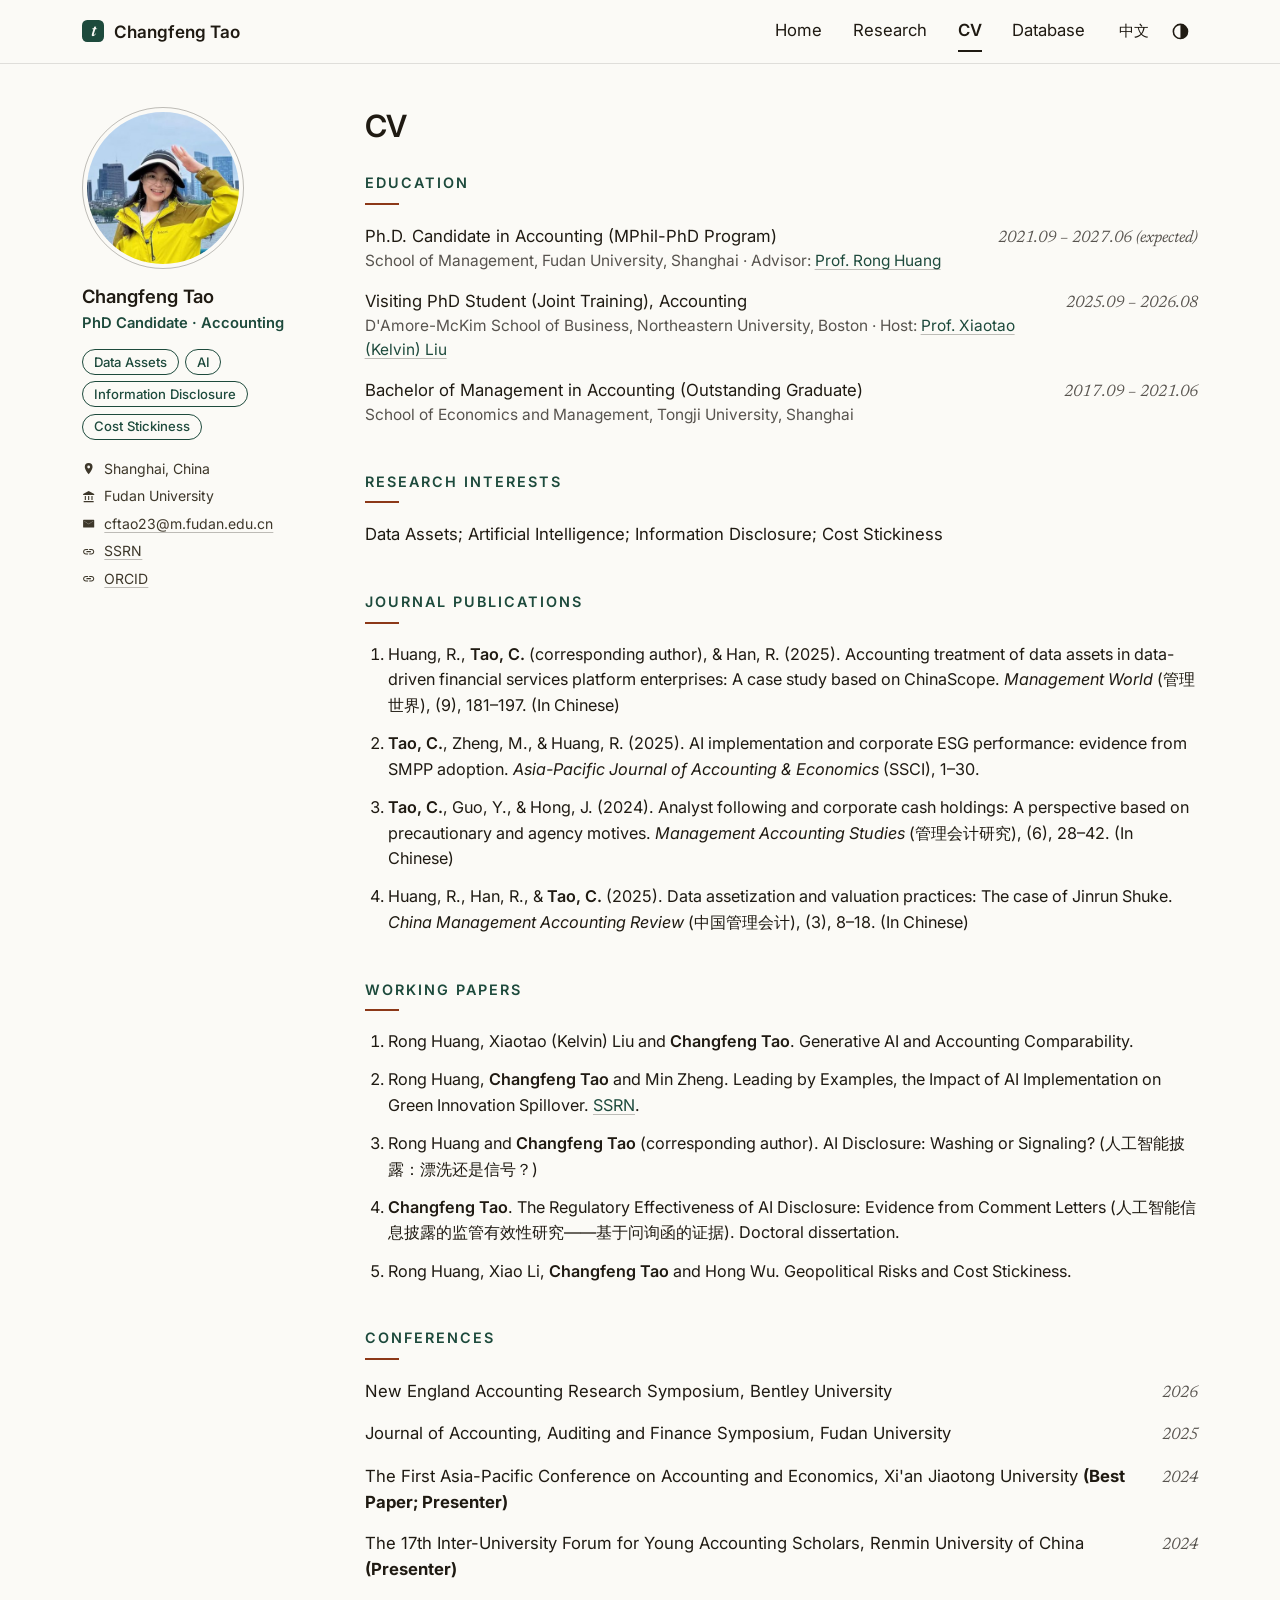
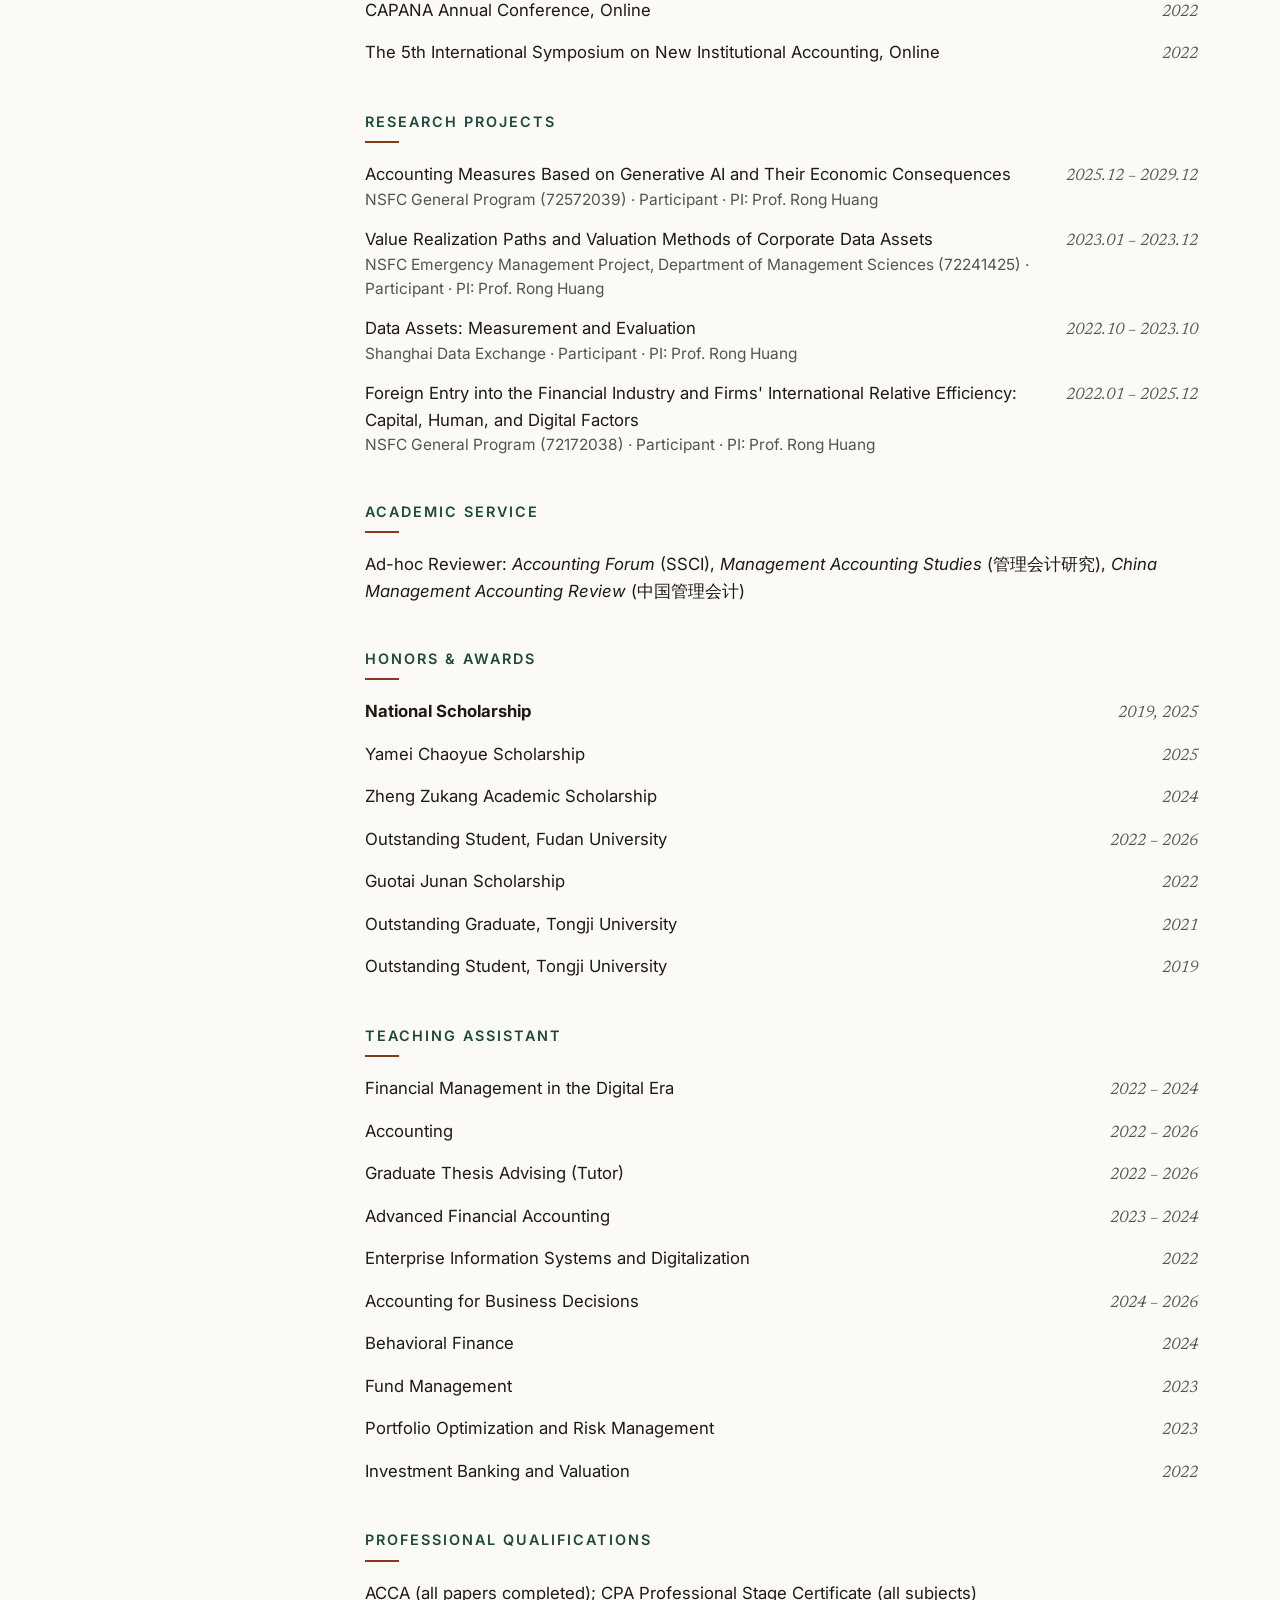
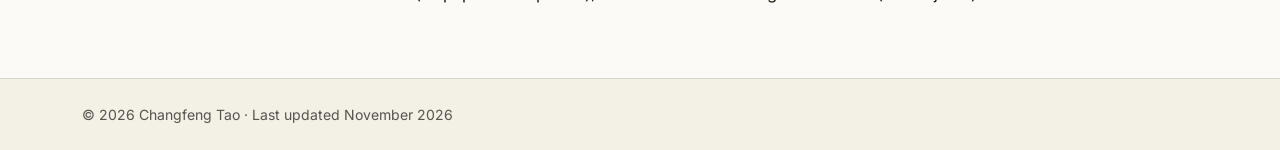
==== commit b1fe162d: "Use comment letter throughout the English pages" ====
--- a/cv.html
+++ b/cv.html
@@ -108,7 +108,7 @@
         <li>Rong Huang, Xiaotao (Kelvin) Liu and <strong>Changfeng Tao</strong>. Generative AI and Accounting Comparability.</li>
         <li>Rong Huang, <strong>Changfeng Tao</strong> and Min Zheng. Leading by Examples, the Impact of AI Implementation on Green Innovation Spillover. <a href="https://papers.ssrn.com/sol3/papers.cfm?abstract_id=6539878">SSRN</a>.</li>
         <li><span class="en">Rong Huang and <strong>Changfeng Tao</strong> (corresponding author). AI Disclosure: Washing or Signaling? (人工智能披露：漂洗还是信号？)</span><span class="zh">黄蓉，<strong>陶长风（通讯作者）</strong>. 人工智能披露：漂洗还是信号？</span></li>
-        <li><span class="en"><strong>Changfeng Tao</strong>. The Regulatory Effectiveness of AI Disclosure: Evidence from Inquiry Letters (人工智能信息披露的监管有效性研究——基于问询函的证据). Doctoral dissertation.</span><span class="zh"><strong>陶长风</strong>. 人工智能信息披露的监管有效性研究——基于问询函的证据. 博士论文.</span></li>
+        <li><span class="en"><strong>Changfeng Tao</strong>. The Regulatory Effectiveness of AI Disclosure: Evidence from Comment Letters (人工智能信息披露的监管有效性研究——基于问询函的证据). Doctoral dissertation.</span><span class="zh"><strong>陶长风</strong>. 人工智能信息披露的监管有效性研究——基于问询函的证据. 博士论文.</span></li>
         <li>Rong Huang, Xiao Li, <strong>Changfeng Tao</strong> and Hong Wu. Geopolitical Risks and Cost Stickiness.</li>
       </ol>
     </section>
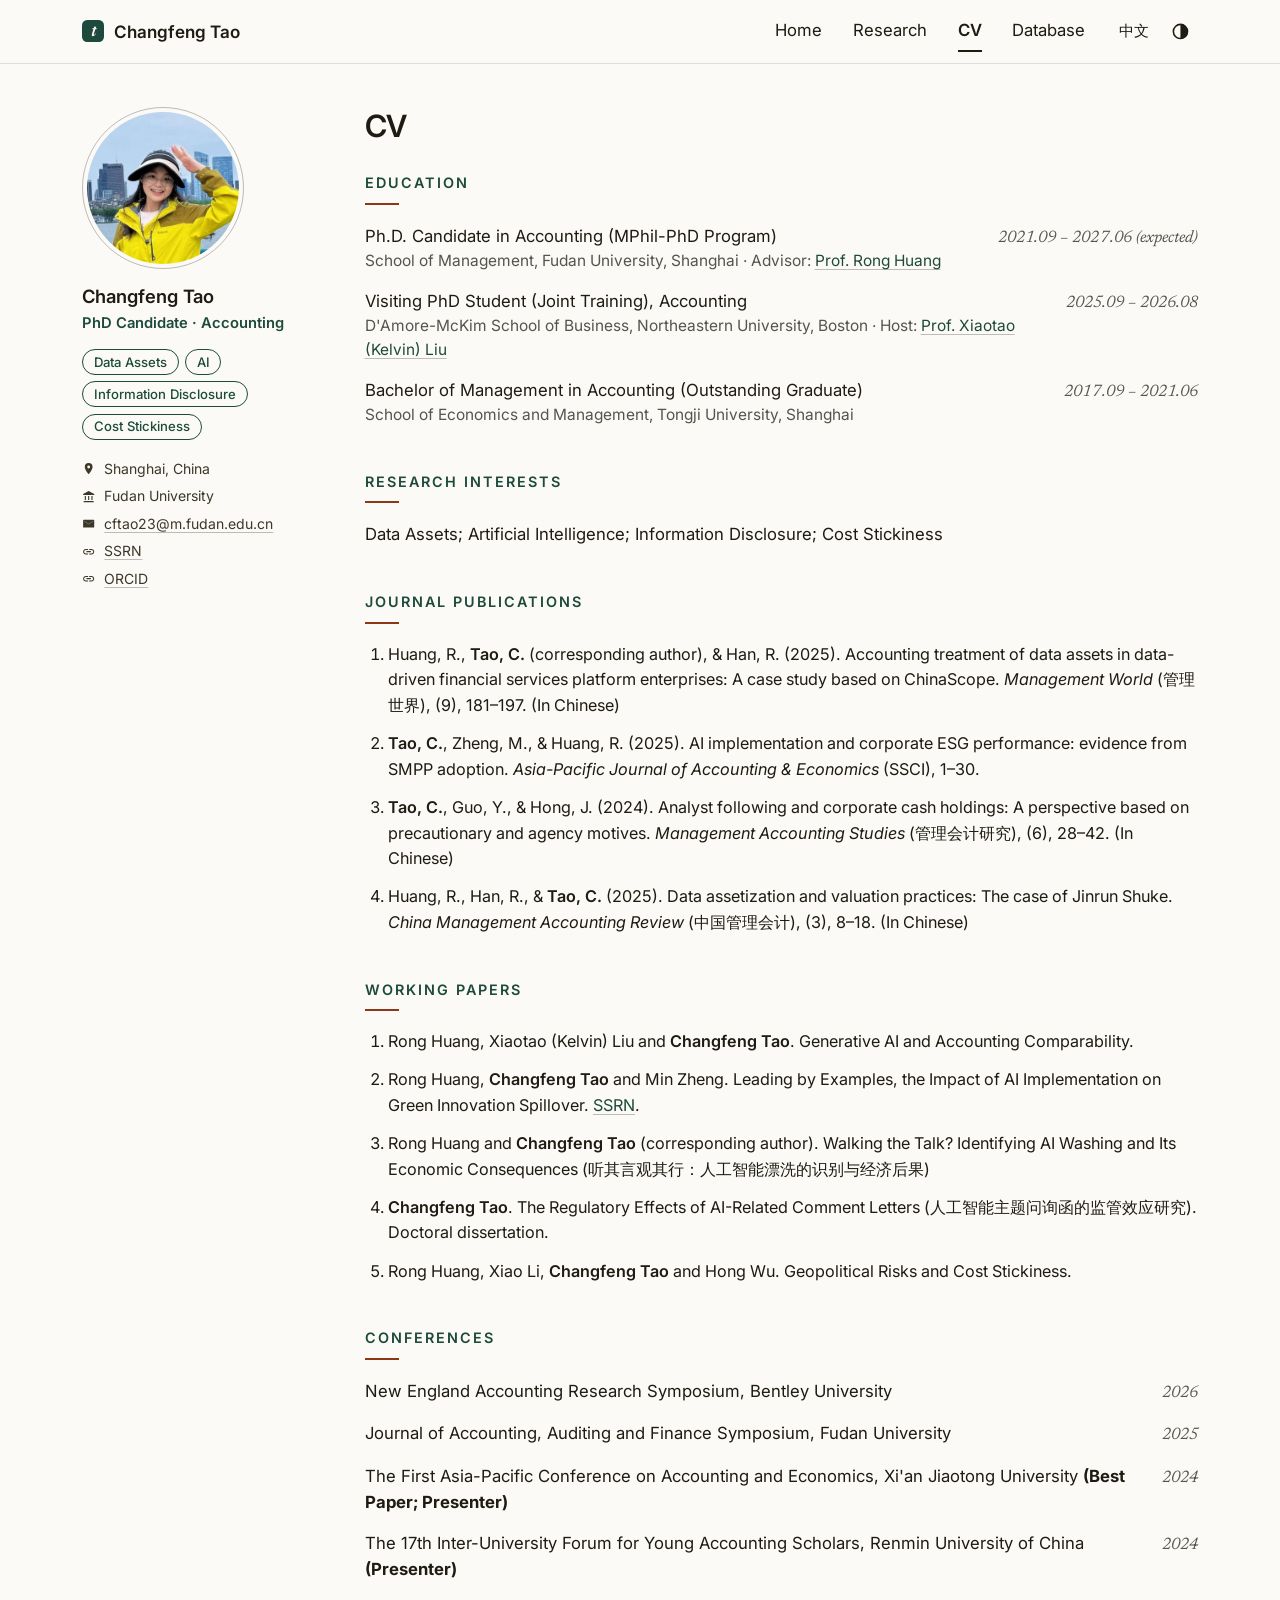
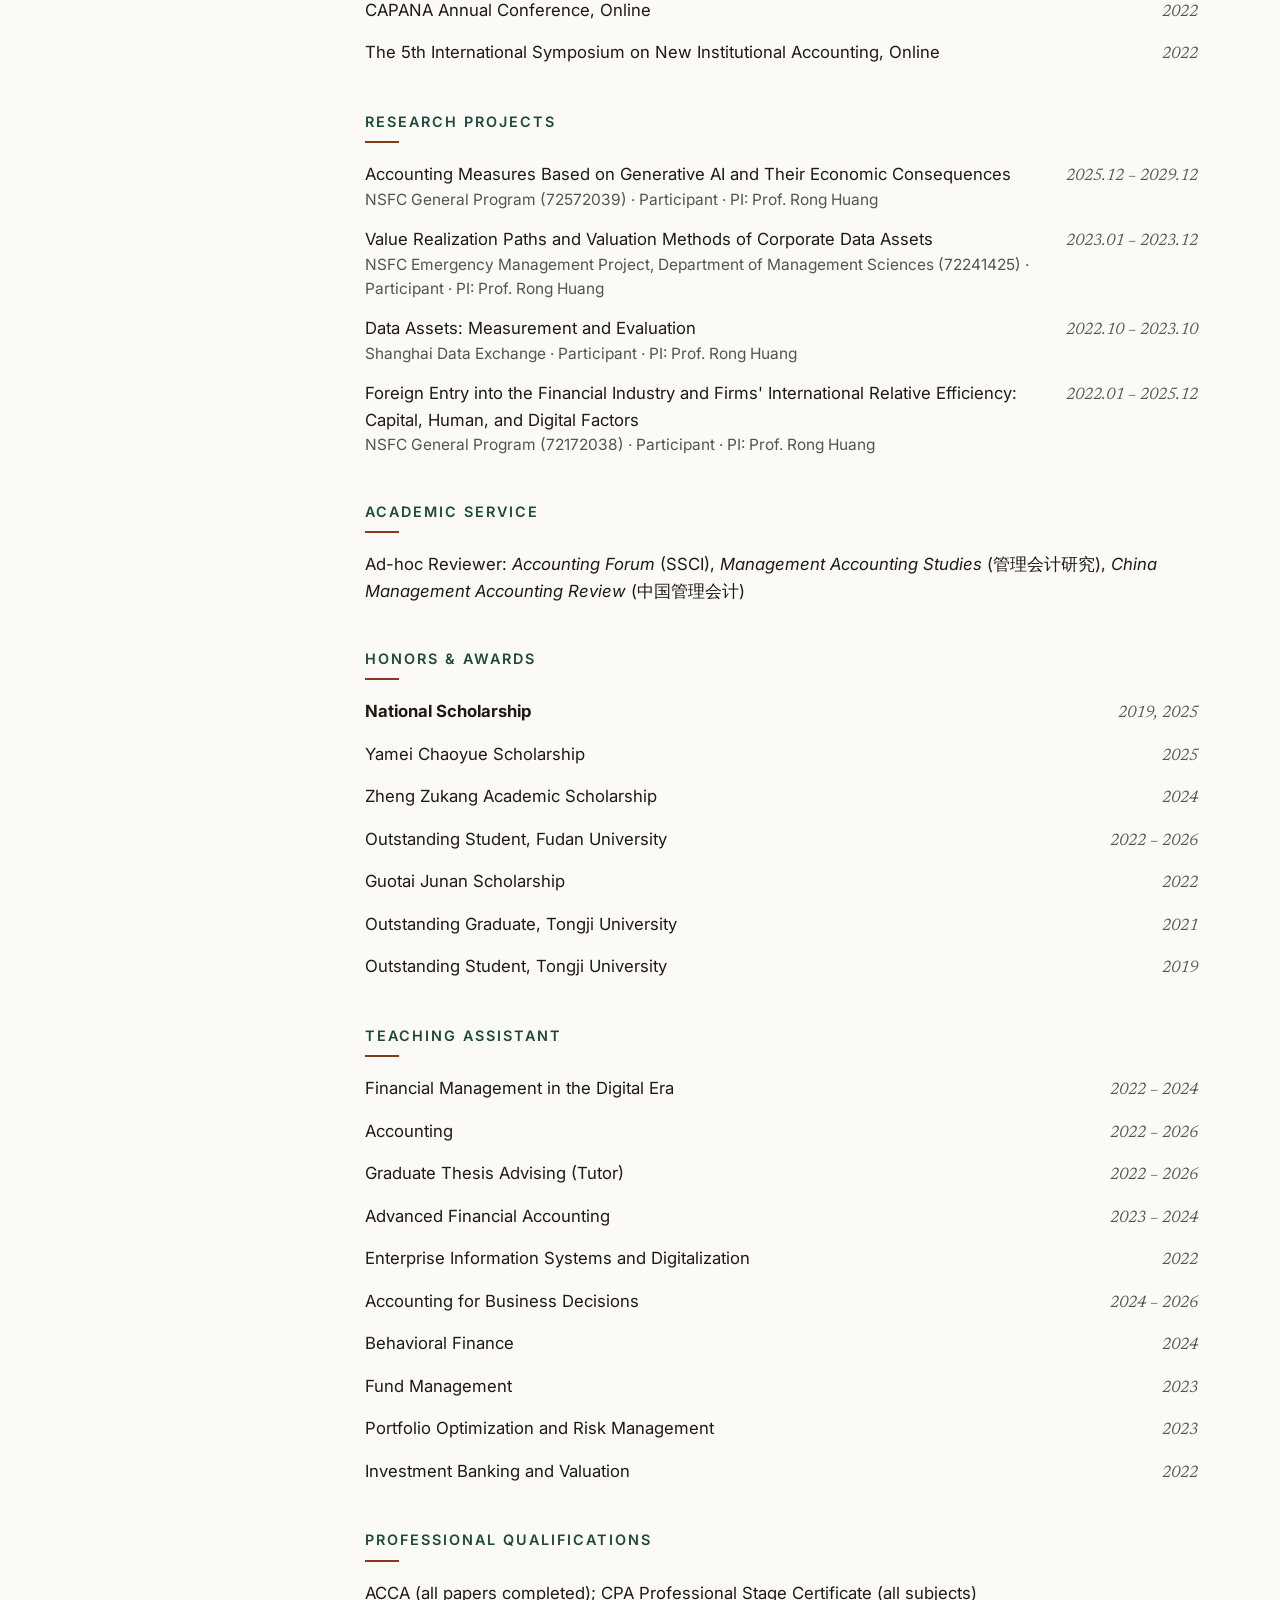
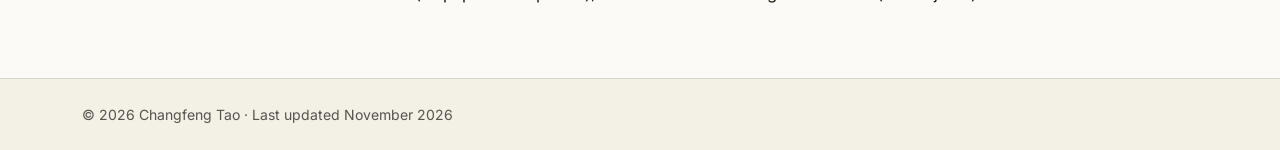
==== commit 971b38fa: "Update paper titles, comparability abstract and home photo position" ====
--- a/cv.html
+++ b/cv.html
@@ -107,8 +107,8 @@
       <ol class="cv-num">
         <li>Rong Huang, Xiaotao (Kelvin) Liu and <strong>Changfeng Tao</strong>. Generative AI and Accounting Comparability.</li>
         <li>Rong Huang, <strong>Changfeng Tao</strong> and Min Zheng. Leading by Examples, the Impact of AI Implementation on Green Innovation Spillover. <a href="https://papers.ssrn.com/sol3/papers.cfm?abstract_id=6539878">SSRN</a>.</li>
-        <li><span class="en">Rong Huang and <strong>Changfeng Tao</strong> (corresponding author). AI Disclosure: Washing or Signaling? (人工智能披露：漂洗还是信号？)</span><span class="zh">黄蓉，<strong>陶长风（通讯作者）</strong>. 人工智能披露：漂洗还是信号？</span></li>
-        <li><span class="en"><strong>Changfeng Tao</strong>. The Regulatory Effectiveness of AI Disclosure: Evidence from Comment Letters (人工智能信息披露的监管有效性研究——基于问询函的证据). Doctoral dissertation.</span><span class="zh"><strong>陶长风</strong>. 人工智能信息披露的监管有效性研究——基于问询函的证据. 博士论文.</span></li>
+        <li><span class="en">Rong Huang and <strong>Changfeng Tao</strong> (corresponding author). Walking the Talk? Identifying AI Washing and Its Economic Consequences (听其言观其行：人工智能漂洗的识别与经济后果)</span><span class="zh">黄蓉，<strong>陶长风（通讯作者）</strong>. 听其言观其行：人工智能漂洗的识别与经济后果</span></li>
+        <li><span class="en"><strong>Changfeng Tao</strong>. The Regulatory Effects of AI-Related Comment Letters (人工智能主题问询函的监管效应研究). Doctoral dissertation.</span><span class="zh"><strong>陶长风</strong>. 人工智能主题问询函的监管效应研究. 博士论文.</span></li>
         <li>Rong Huang, Xiao Li, <strong>Changfeng Tao</strong> and Hong Wu. Geopolitical Risks and Cost Stickiness.</li>
       </ol>
     </section>
--- a/assets/site.css
+++ b/assets/site.css
@@ -279,6 +279,10 @@
 }
 .hero__links a { font-weight: 500; }
 .hero__photo { position: sticky; top: 5.5rem; }
+/* The English bio runs longer than the Chinese one, so the photo sits lower to balance it. */
+@media (min-width: 861px) {
+  html:not([data-lang="zh"]) .hero__photo { margin-top: 4.5rem; }
+}
 .hero__photo img {
   width: 100%;
   aspect-ratio: 1;
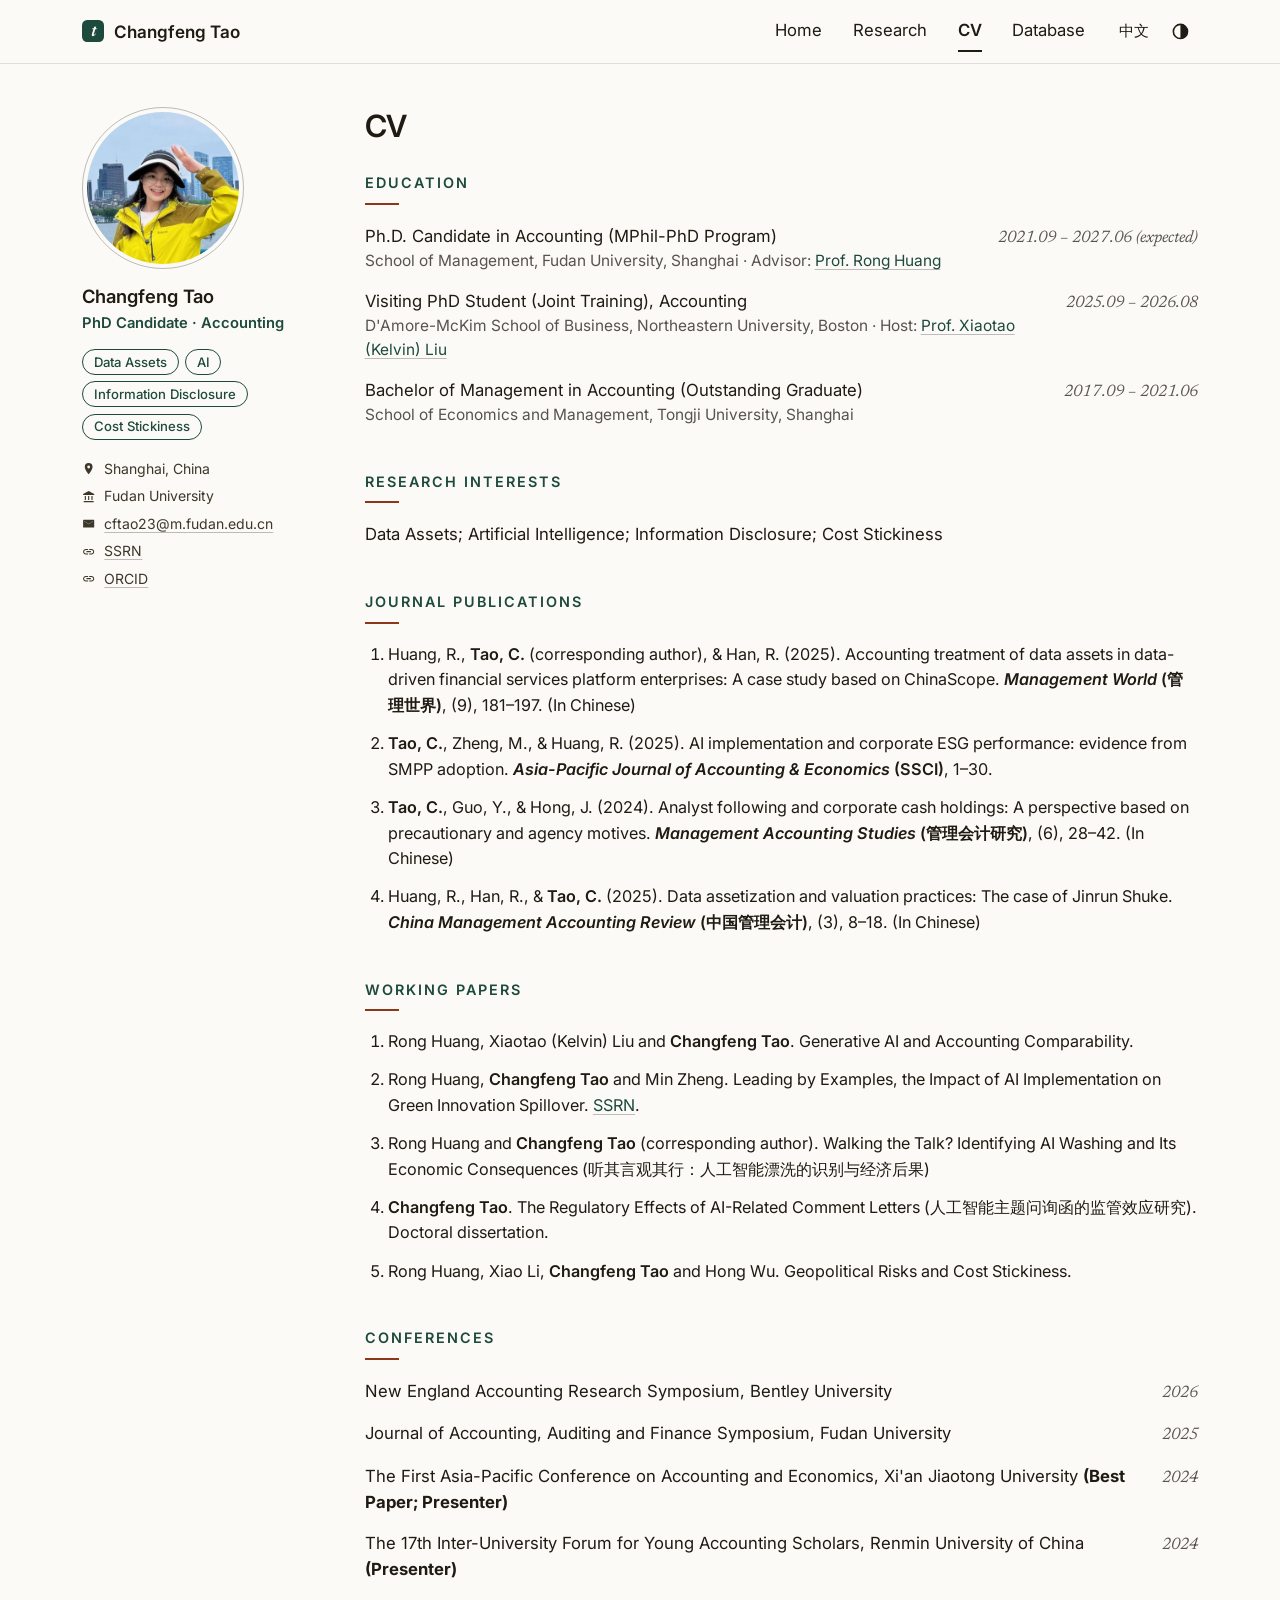
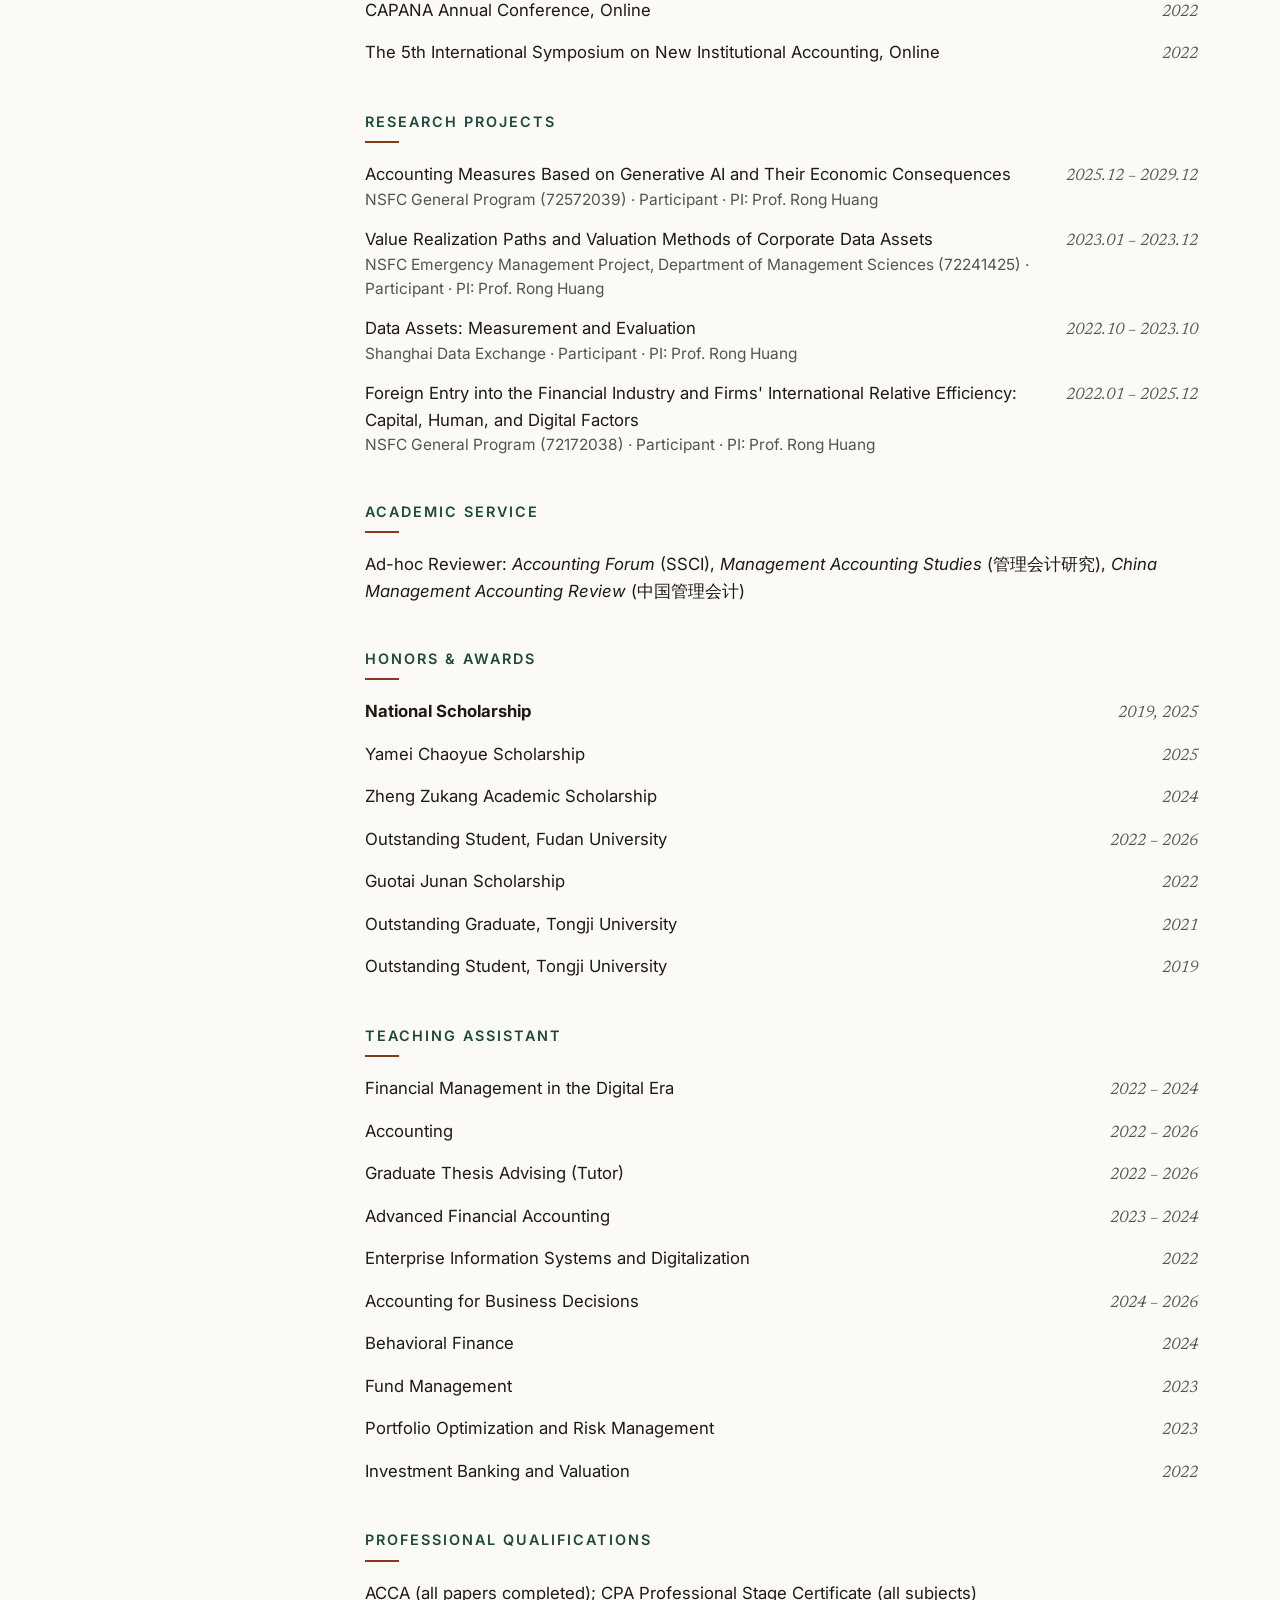
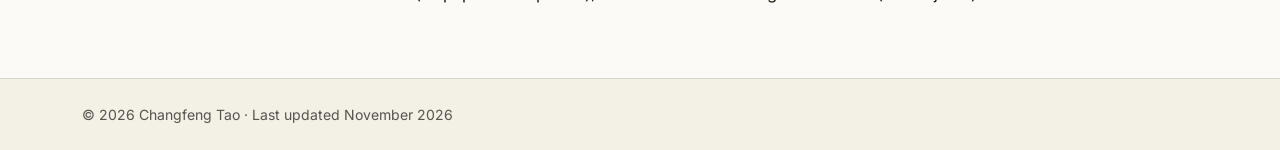
==== commit 81a14f87: "Bold journal names in the CV publications list" ====
--- a/cv.html
+++ b/cv.html
@@ -95,10 +95,10 @@
     <section class="block">
       <h2 class="section-head"><span class="en">Journal Publications</span><span class="zh">期刊发表</span></h2>
       <ol class="cv-num">
-        <li><span class="en">Huang, R., <strong>Tao, C.</strong> (corresponding author), &amp; Han, R. (2025). Accounting treatment of data assets in data-driven financial services platform enterprises: A case study based on ChinaScope. <em>Management World</em> (管理世界), (9), 181–197. (In Chinese)</span><span class="zh">黄蓉，<strong>陶长风（通讯作者）</strong>，韩若琦. (2025). 金融服务型数据平台企业数据资产会计处理——基于数库科技的案例分析. <strong>管理世界</strong>, (09), 181–197.</span></li>
-        <li><strong>Tao, C.</strong>, Zheng, M., &amp; Huang, R. (2025). AI implementation and corporate ESG performance: evidence from SMPP adoption. <em>Asia-Pacific Journal of Accounting &amp; Economics</em> (SSCI), 1–30.</li>
-        <li><span class="en"><strong>Tao, C.</strong>, Guo, Y., &amp; Hong, J. (2024). Analyst following and corporate cash holdings: A perspective based on precautionary and agency motives. <em>Management Accounting Studies</em> (管理会计研究), (6), 28–42. (In Chinese)</span><span class="zh"><strong>陶长风</strong>，郭雅婷，洪剑峭. (2024). 分析师关注与企业现金持有——基于预防性动机和代理动机视角. <strong>管理会计研究</strong>, (06), 28–42.</span></li>
-        <li><span class="en">Huang, R., Han, R., &amp; <strong>Tao, C.</strong> (2025). Data assetization and valuation practices: The case of Jinrun Shuke. <em>China Management Accounting Review</em> (中国管理会计), (3), 8–18. (In Chinese)</span><span class="zh">黄蓉，韩若琦，<strong>陶长风</strong>. (2025). 金润数科的数据资产化及估值实践研究. <strong>中国管理会计</strong>, (03), 8–18.</span></li>
+        <li><span class="en">Huang, R., <strong>Tao, C.</strong> (corresponding author), &amp; Han, R. (2025). Accounting treatment of data assets in data-driven financial services platform enterprises: A case study based on ChinaScope. <strong><em>Management World</em> (管理世界)</strong>, (9), 181–197. (In Chinese)</span><span class="zh">黄蓉，<strong>陶长风（通讯作者）</strong>，韩若琦. (2025). 金融服务型数据平台企业数据资产会计处理——基于数库科技的案例分析. <strong>管理世界</strong>, (09), 181–197.</span></li>
+        <li><strong>Tao, C.</strong>, Zheng, M., &amp; Huang, R. (2025). AI implementation and corporate ESG performance: evidence from SMPP adoption. <strong><em>Asia-Pacific Journal of Accounting &amp; Economics</em> (SSCI)</strong>, 1–30.</li>
+        <li><span class="en"><strong>Tao, C.</strong>, Guo, Y., &amp; Hong, J. (2024). Analyst following and corporate cash holdings: A perspective based on precautionary and agency motives. <strong><em>Management Accounting Studies</em> (管理会计研究)</strong>, (6), 28–42. (In Chinese)</span><span class="zh"><strong>陶长风</strong>，郭雅婷，洪剑峭. (2024). 分析师关注与企业现金持有——基于预防性动机和代理动机视角. <strong>管理会计研究</strong>, (06), 28–42.</span></li>
+        <li><span class="en">Huang, R., Han, R., &amp; <strong>Tao, C.</strong> (2025). Data assetization and valuation practices: The case of Jinrun Shuke. <strong><em>China Management Accounting Review</em> (中国管理会计)</strong>, (3), 8–18. (In Chinese)</span><span class="zh">黄蓉，韩若琦，<strong>陶长风</strong>. (2025). 金润数科的数据资产化及估值实践研究. <strong>中国管理会计</strong>, (03), 8–18.</span></li>
       </ol>
     </section>
 
--- a/assets/site.css
+++ b/assets/site.css
@@ -436,6 +436,7 @@
   line-height: 1.5;
 }
 .paper__authors { color: var(--ink-mid); font-size: .88rem; line-height: 1.5; }
+.paper__authors strong { color: var(--ink); font-weight: 600; }
 .paper__status {
   display: flex;
   flex-wrap: wrap;
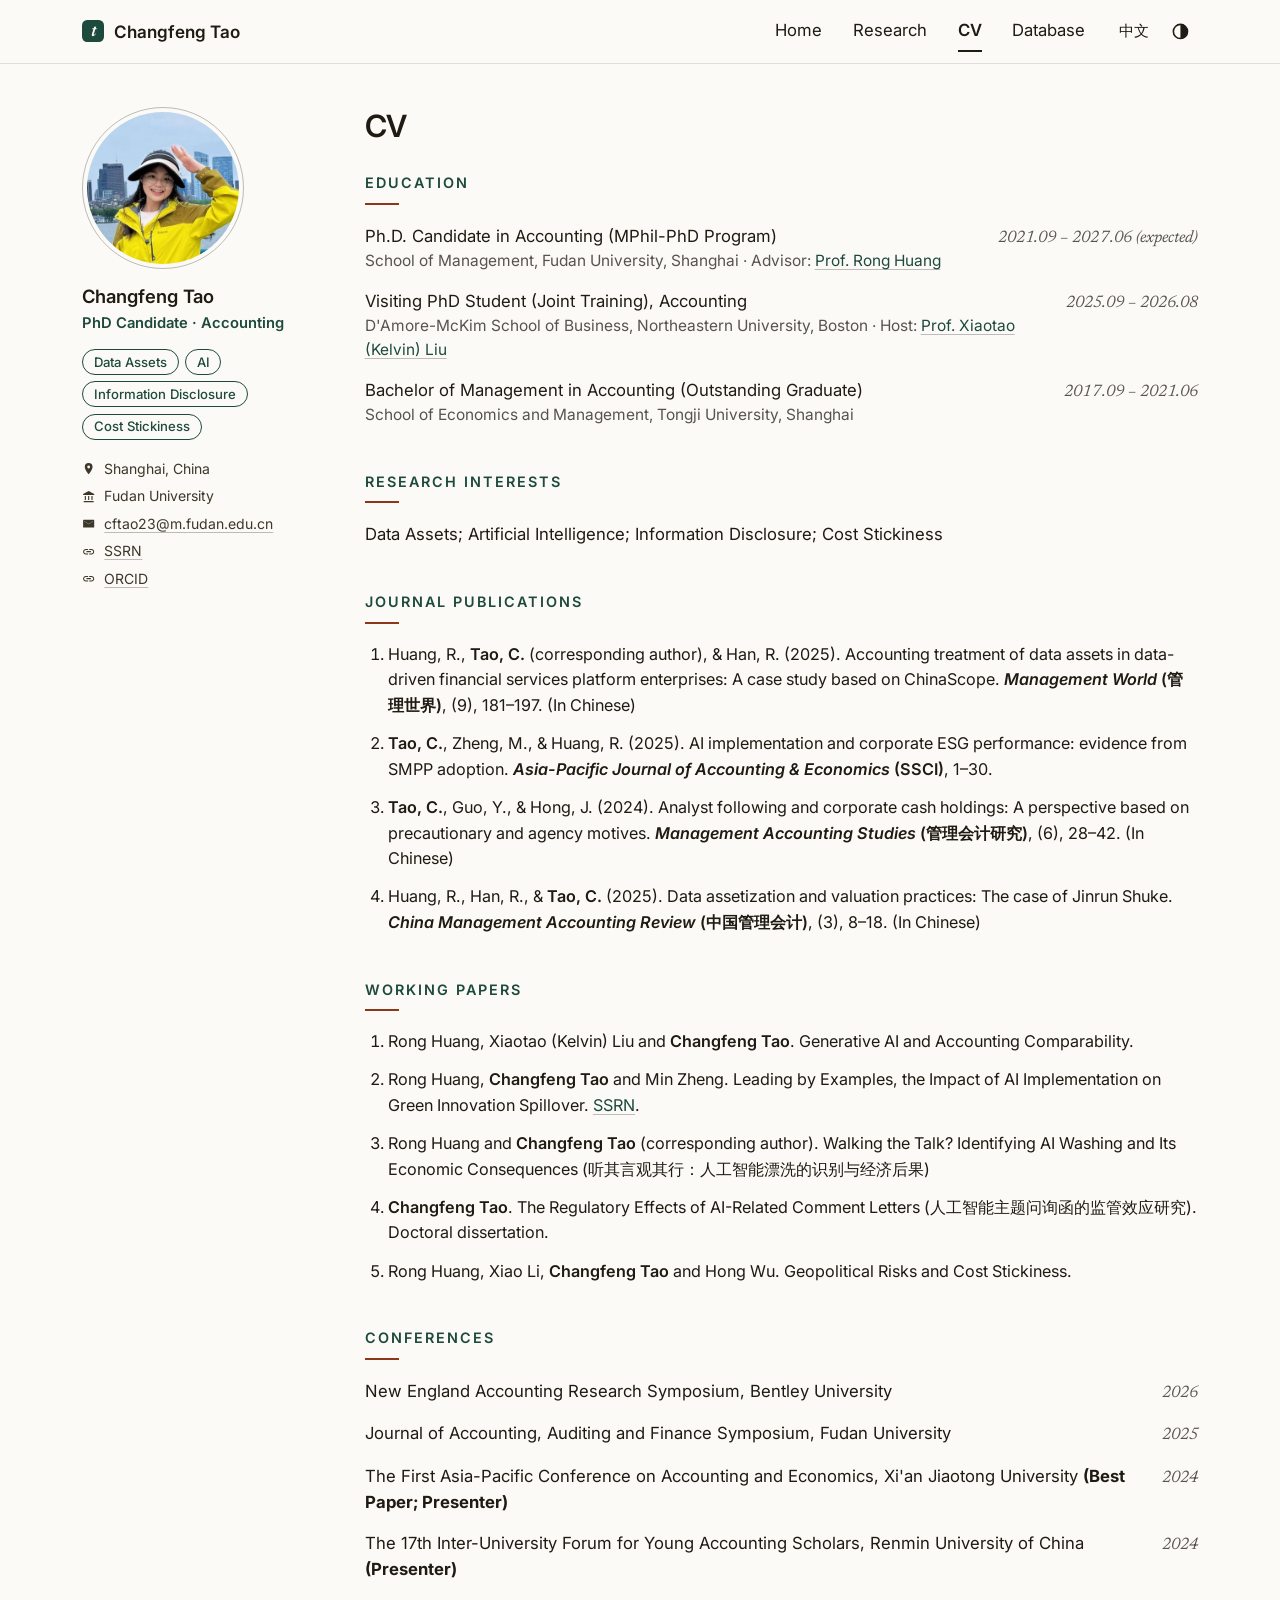
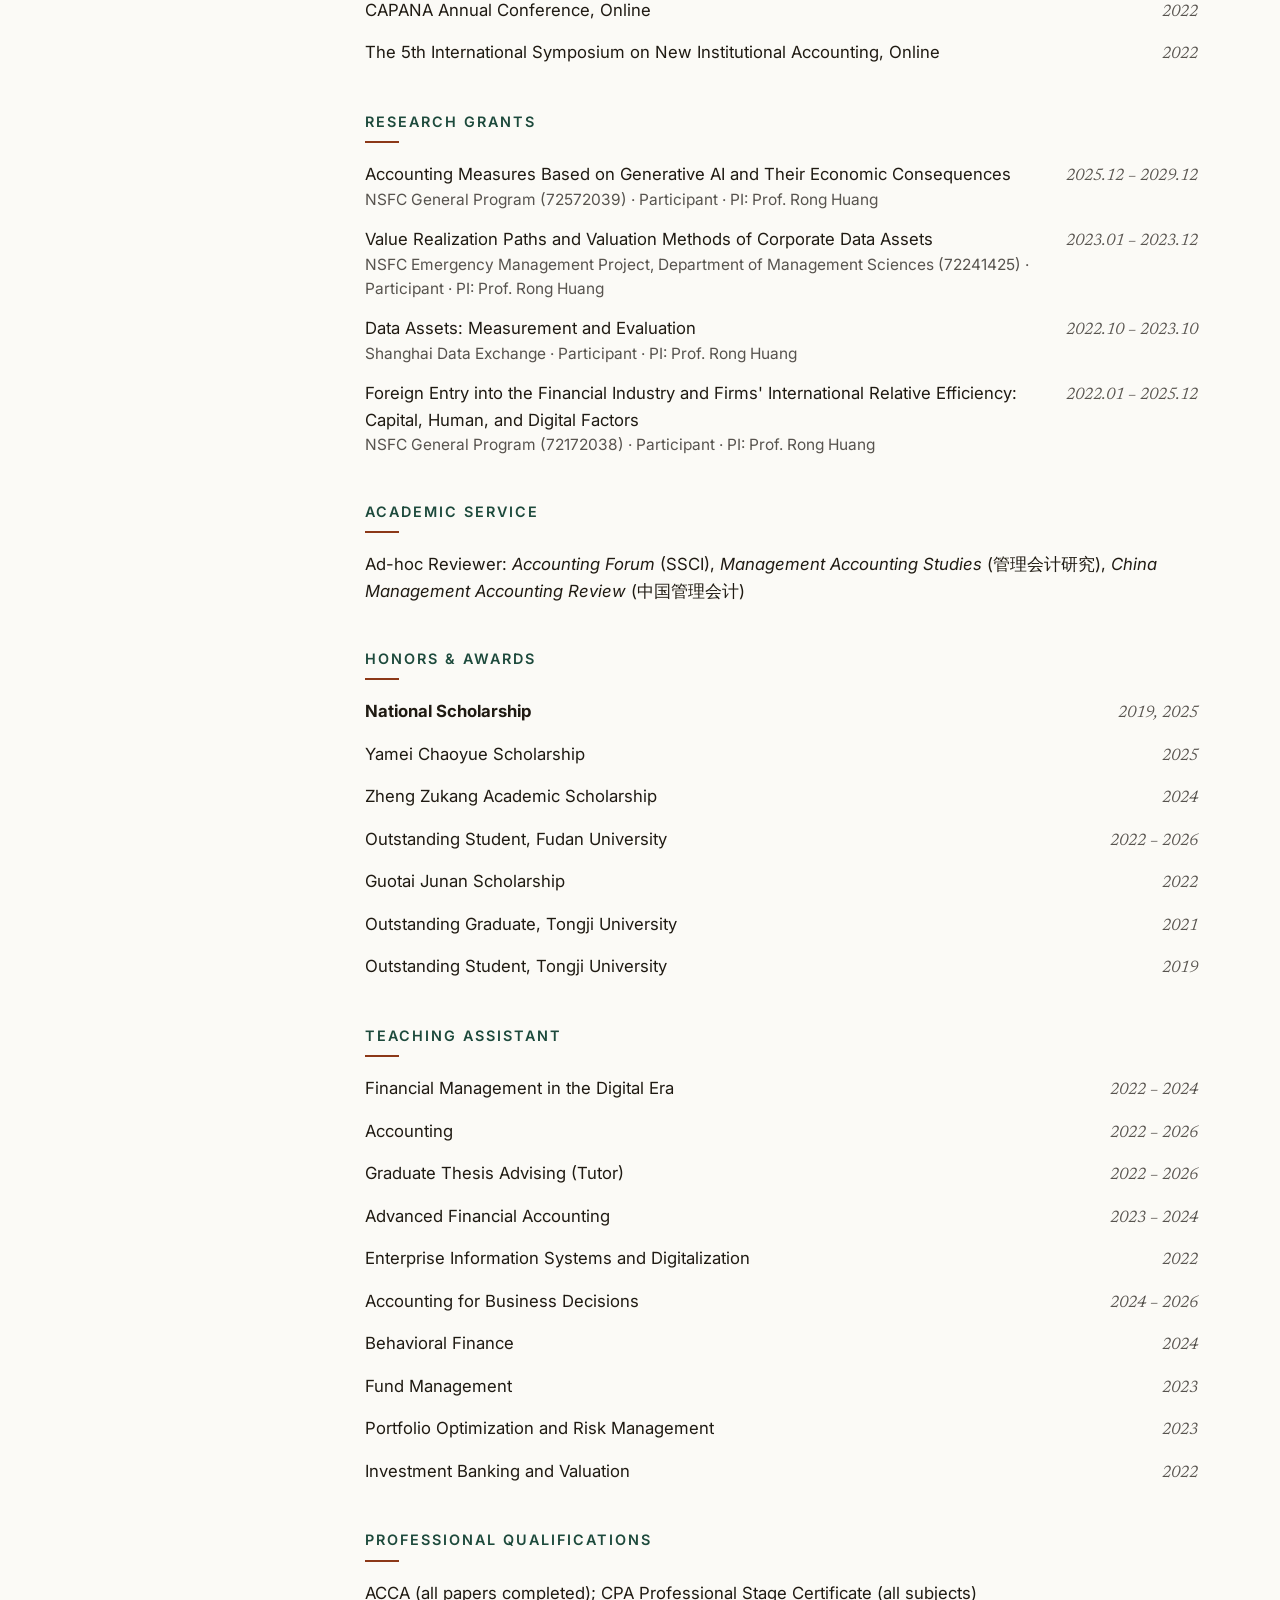
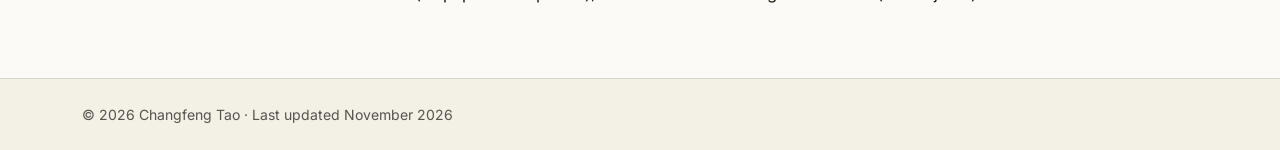
==== commit 34df4600: "Rename the CV research projects section to research grants" ====
--- a/cv.html
+++ b/cv.html
@@ -126,7 +126,7 @@
     </section>
 
     <section class="block">
-      <h2 class="section-head"><span class="en">Research Projects</span><span class="zh">参与科研项目</span></h2>
+      <h2 class="section-head"><span class="en">Research Grants</span><span class="zh">基金经历</span></h2>
       <ul class="cv-list">
         <li class="cv-item">
           <div class="cv-item__main">
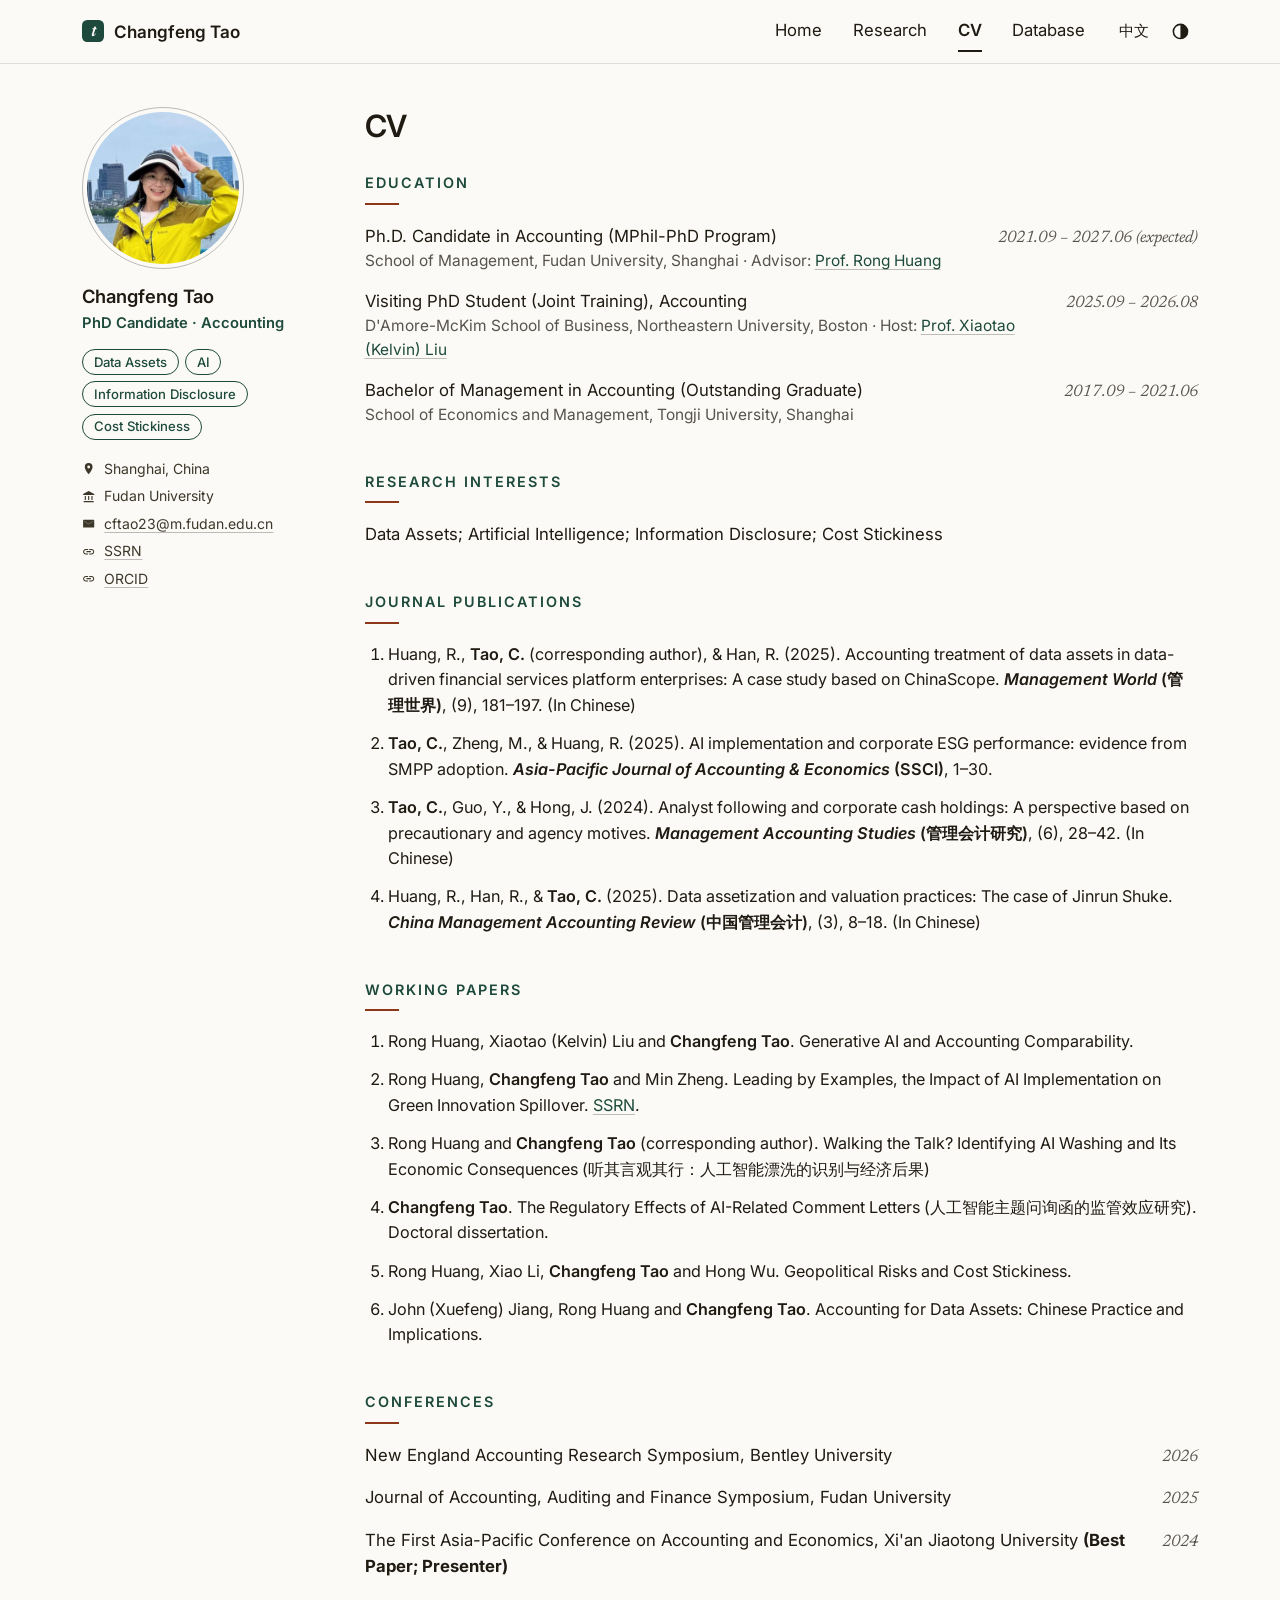
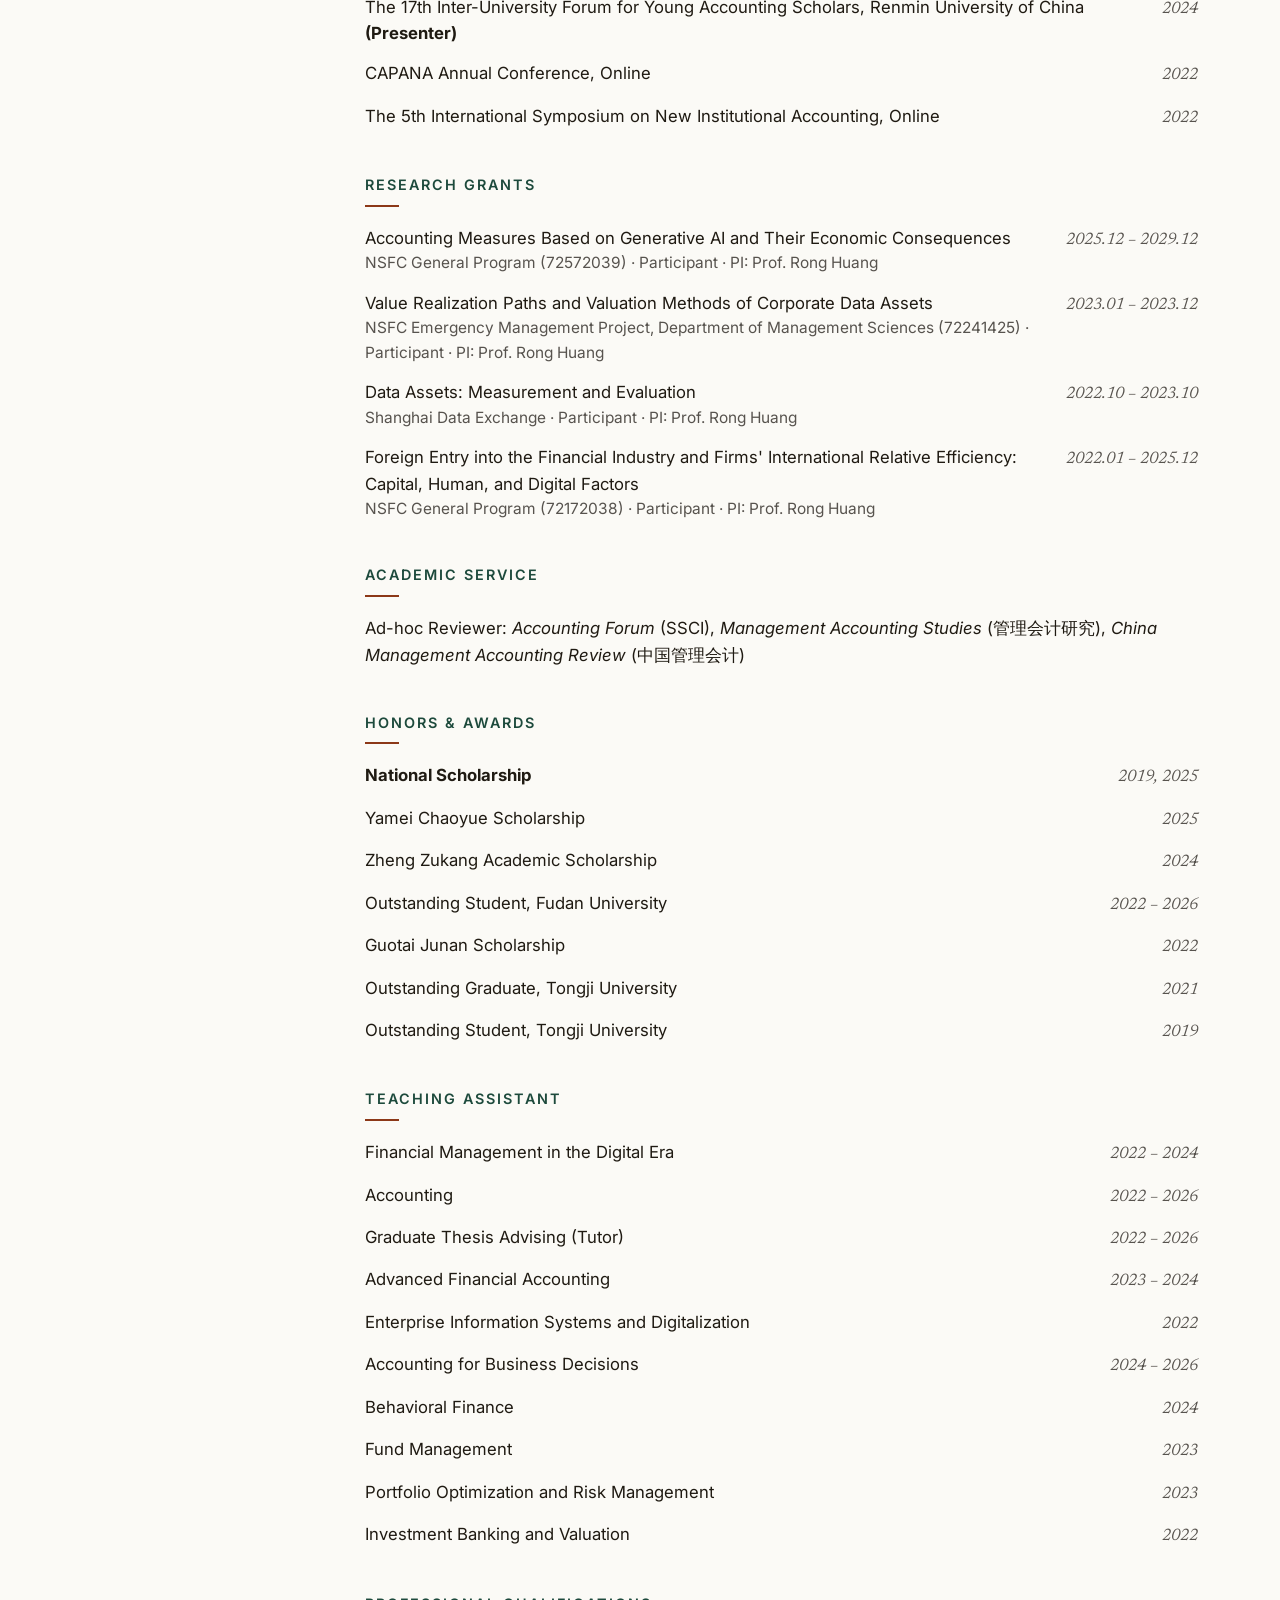
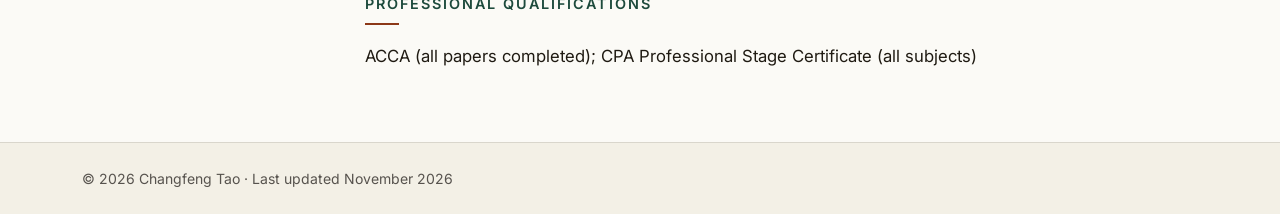
==== commit bf89801d: "Add the data assets working paper" ====
--- a/cv.html
+++ b/cv.html
@@ -66,7 +66,7 @@
         <li class="cv-item">
           <div class="cv-item__main">
             <span class="en">Ph.D. Candidate in Accounting (MPhil-PhD Program)</span><span class="zh">硕博连读项目，会计学专业</span>
-            <small><span class="en">School of Management, Fudan University, Shanghai · Advisor: <a href="https://www.fdsm.fudan.edu.cn/AboutUs/preview.html?uid=012123">Prof. Rong Huang</a></span><span class="zh">复旦大学管理学院，中国上海 · 博士生导师：<a href="https://www.fdsm.fudan.edu.cn/AboutUs/preview.html?uid=012123">黄蓉教授</a></span></small>
+            <small><span class="en">School of Management, Fudan University, Shanghai · Advisor: <a href="https://www.fdsm.fudan.edu.cn/fdrs/teacher/Rong%20Huang_CV_recent_website.pdf">Prof. Rong Huang</a></span><span class="zh">复旦大学管理学院，中国上海 · 博士生导师：<a href="https://www.fdsm.fudan.edu.cn/fdrs/teacher/Rong%20Huang_CV_recent_website.pdf">黄蓉教授</a></span></small>
           </div>
           <span class="cv-item__date"><span class="en">2021.09 – 2027.06 (expected)</span><span class="zh">2021.09 – 2027.06（预计）</span></span>
         </li>
@@ -110,6 +110,7 @@
         <li><span class="en">Rong Huang and <strong>Changfeng Tao</strong> (corresponding author). Walking the Talk? Identifying AI Washing and Its Economic Consequences (听其言观其行：人工智能漂洗的识别与经济后果)</span><span class="zh">黄蓉，<strong>陶长风（通讯作者）</strong>. 听其言观其行：人工智能漂洗的识别与经济后果</span></li>
         <li><span class="en"><strong>Changfeng Tao</strong>. The Regulatory Effects of AI-Related Comment Letters (人工智能主题问询函的监管效应研究). Doctoral dissertation.</span><span class="zh"><strong>陶长风</strong>. 人工智能主题问询函的监管效应研究. 博士论文.</span></li>
         <li>Rong Huang, Xiao Li, <strong>Changfeng Tao</strong> and Hong Wu. Geopolitical Risks and Cost Stickiness.</li>
+        <li>John (Xuefeng) Jiang, Rong Huang and <strong>Changfeng Tao</strong>. Accounting for Data Assets: Chinese Practice and Implications.</li>
       </ol>
     </section>
 
--- a/assets/site.css
+++ b/assets/site.css
@@ -532,6 +532,48 @@
 }
 .data-table dt { color: var(--ink-soft); }
 .data-table dd { margin: 0; min-width: 0; }
+
+/* Five tiles in one row; on phones two per row, with the last one spanning the row. */
+.data-stats {
+  display: grid;
+  grid-template-columns: repeat(5, minmax(0, 1fr));
+  gap: .55rem;
+  margin: 0;
+  padding: 0;
+  list-style: none;
+}
+@media (max-width: 640px) {
+  .data-stats { grid-template-columns: repeat(2, minmax(0, 1fr)); }
+  .data-stats li:last-child { grid-column: 1 / -1; }
+}
+.data-stats li {
+  min-width: 0;
+  padding: .65rem .7rem;
+  border: 1px solid var(--rule);
+  border-radius: 10px;
+  background: var(--paper);
+}
+.data-stats strong {
+  display: block;
+  color: var(--ledger);
+  font-family: var(--serif);
+  font-size: 1.3rem;
+  font-weight: 600;
+  line-height: 1.15;
+  font-variant-numeric: tabular-nums;
+}
+.data-stats span { display: block; margin-top: .2rem; color: var(--ink-soft); font-size: .78rem; line-height: 1.35; }
+
+.section-text { margin: 0 0 1.2rem; color: var(--ink-mid); font-size: .95rem; line-height: 1.72; }
+
+.data-figure { margin: 0; }
+.data-figure img {
+  width: 100%;
+  border: 1px solid var(--rule-strong);
+  border-radius: 10px;
+  background: #FFFFFF;
+}
+.data-figure figcaption { margin-top: .55rem; color: var(--ink-soft); font-size: .8rem; line-height: 1.5; }
 
 /* Footer */
 .footer {
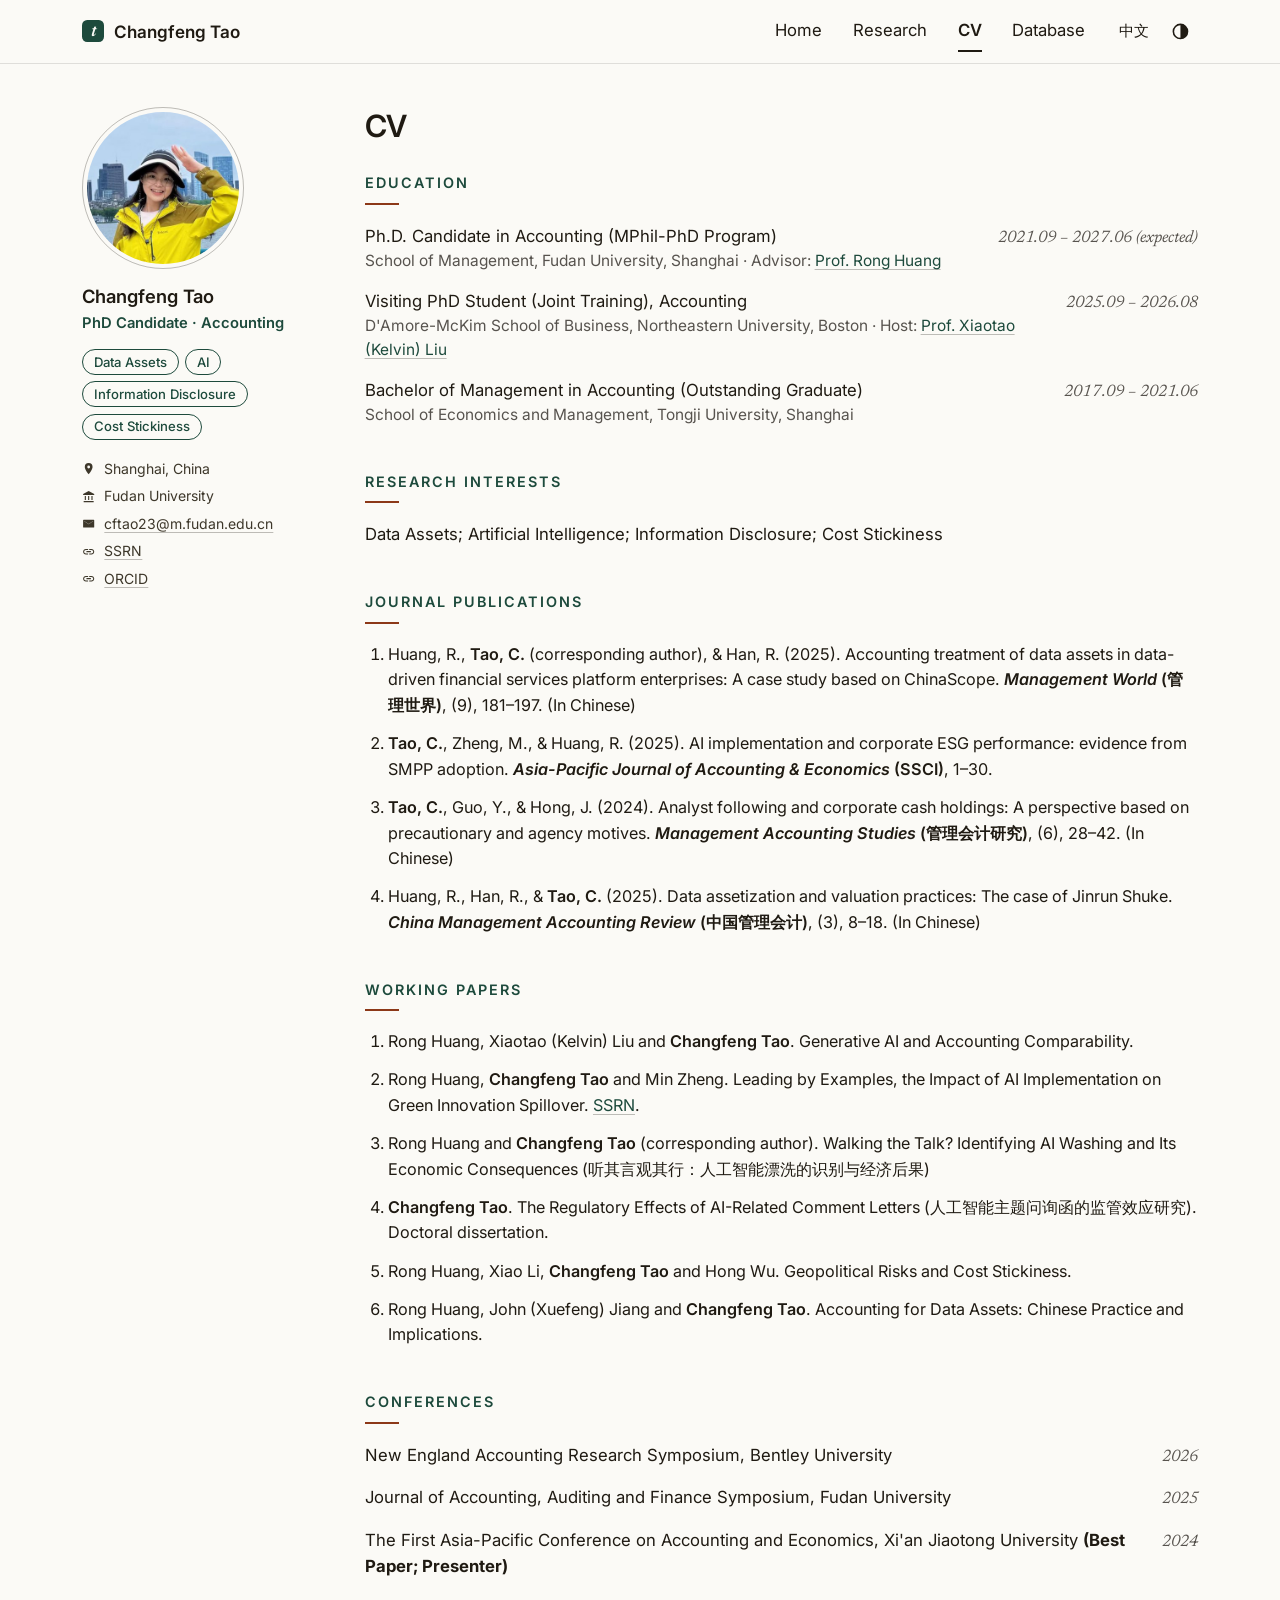
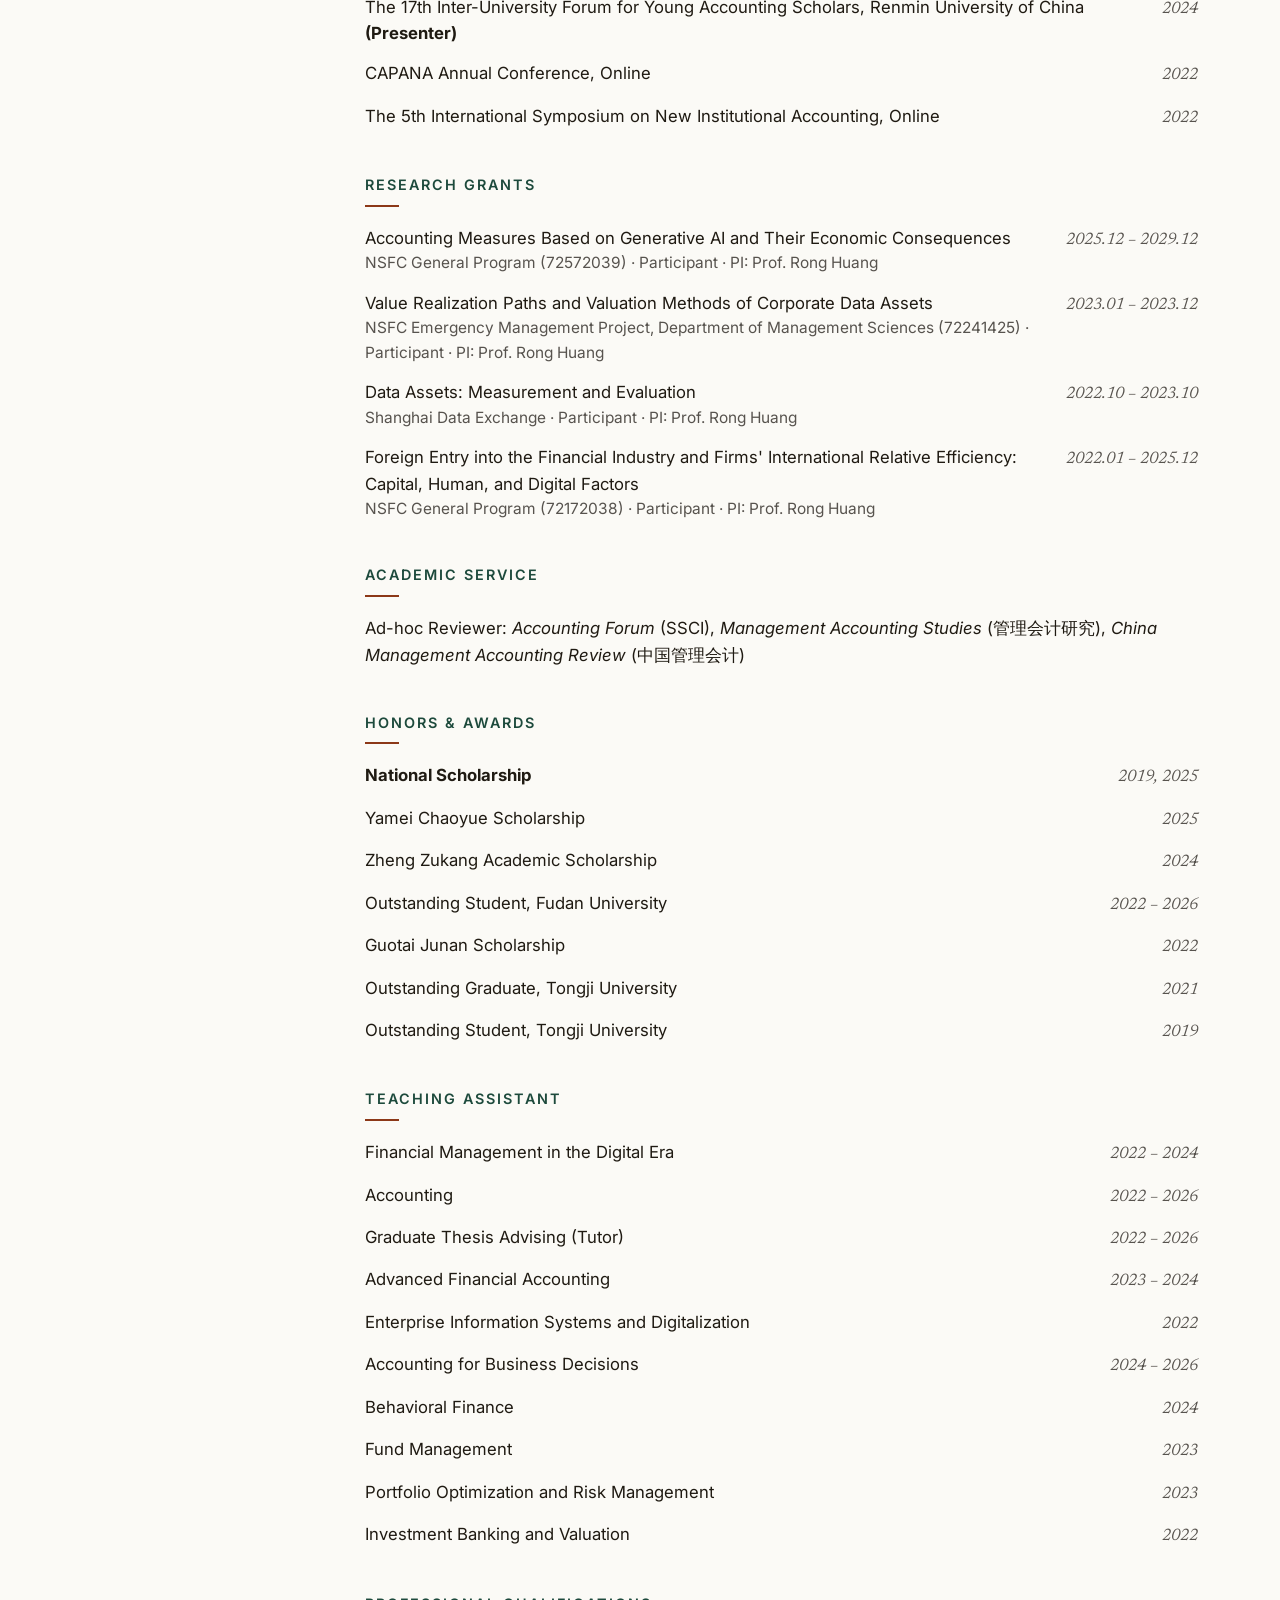
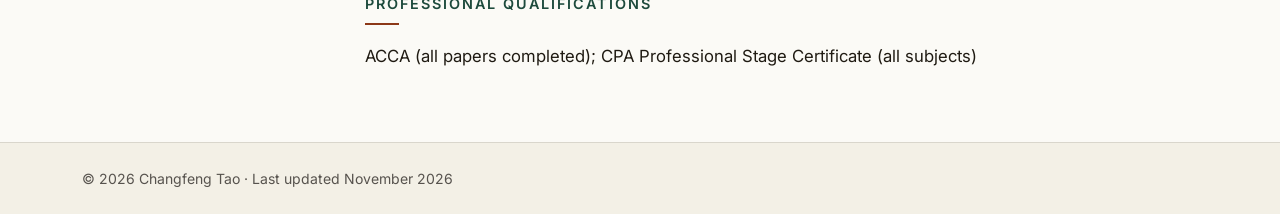
==== commit 868b5fb9: "List data assets paper authors alphabetically" ====
--- a/cv.html
+++ b/cv.html
@@ -110,7 +110,7 @@
         <li><span class="en">Rong Huang and <strong>Changfeng Tao</strong> (corresponding author). Walking the Talk? Identifying AI Washing and Its Economic Consequences (听其言观其行：人工智能漂洗的识别与经济后果)</span><span class="zh">黄蓉，<strong>陶长风（通讯作者）</strong>. 听其言观其行：人工智能漂洗的识别与经济后果</span></li>
         <li><span class="en"><strong>Changfeng Tao</strong>. The Regulatory Effects of AI-Related Comment Letters (人工智能主题问询函的监管效应研究). Doctoral dissertation.</span><span class="zh"><strong>陶长风</strong>. 人工智能主题问询函的监管效应研究. 博士论文.</span></li>
         <li>Rong Huang, Xiao Li, <strong>Changfeng Tao</strong> and Hong Wu. Geopolitical Risks and Cost Stickiness.</li>
-        <li>John (Xuefeng) Jiang, Rong Huang and <strong>Changfeng Tao</strong>. Accounting for Data Assets: Chinese Practice and Implications.</li>
+        <li>Rong Huang, John (Xuefeng) Jiang and <strong>Changfeng Tao</strong>. Accounting for Data Assets: Chinese Practice and Implications.</li>
       </ol>
     </section>
 
